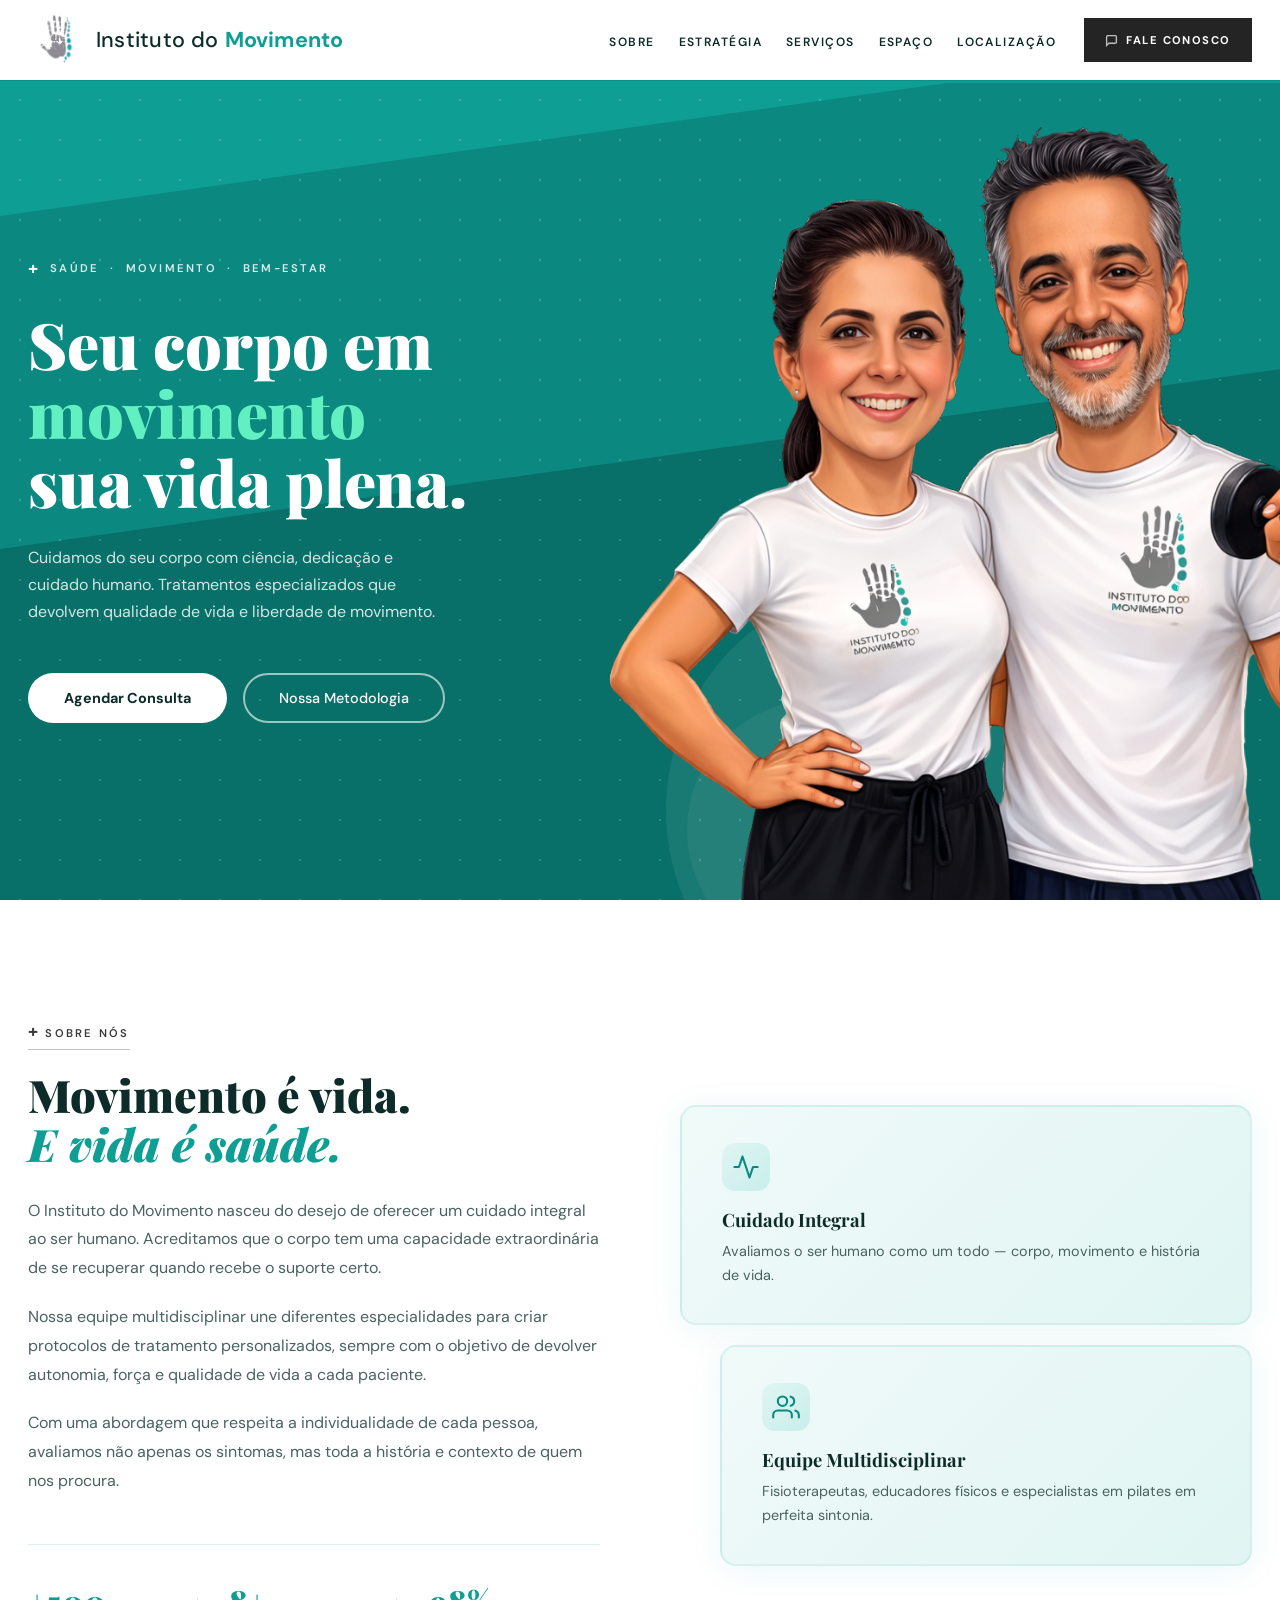
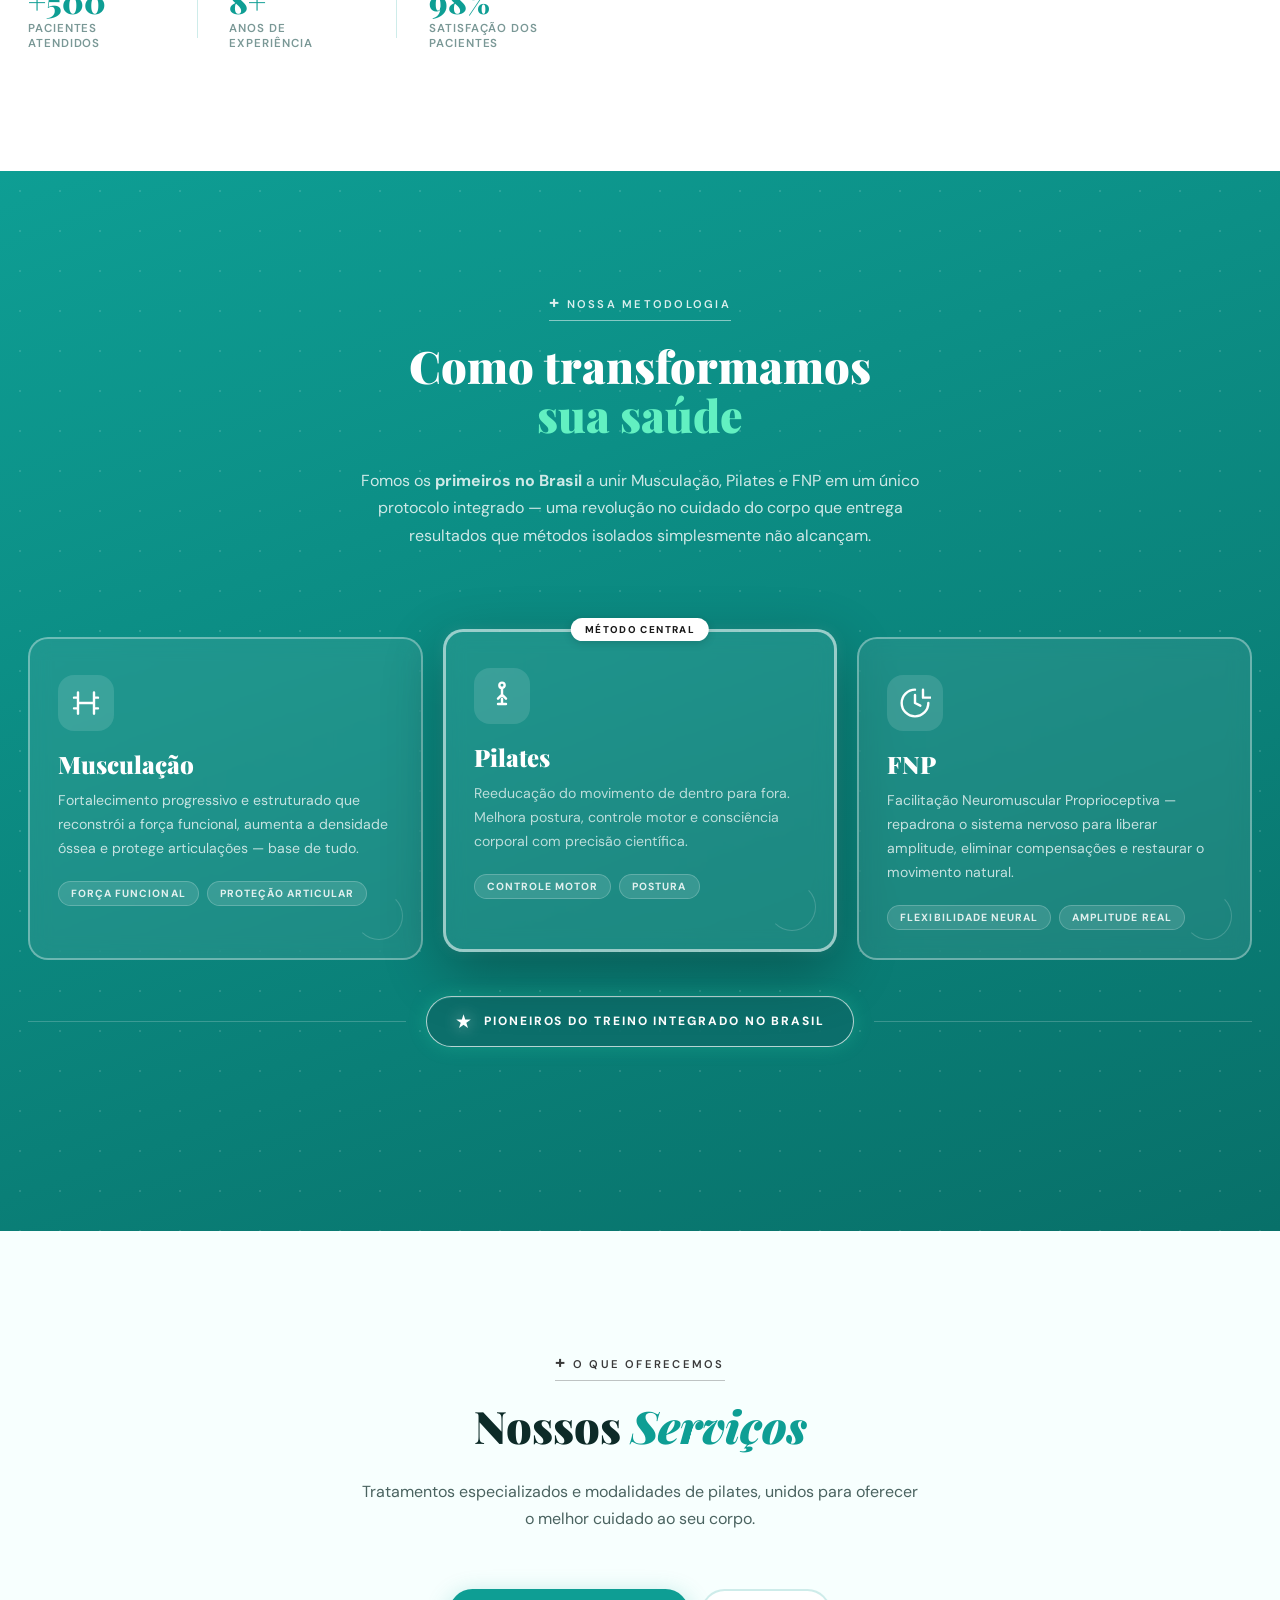
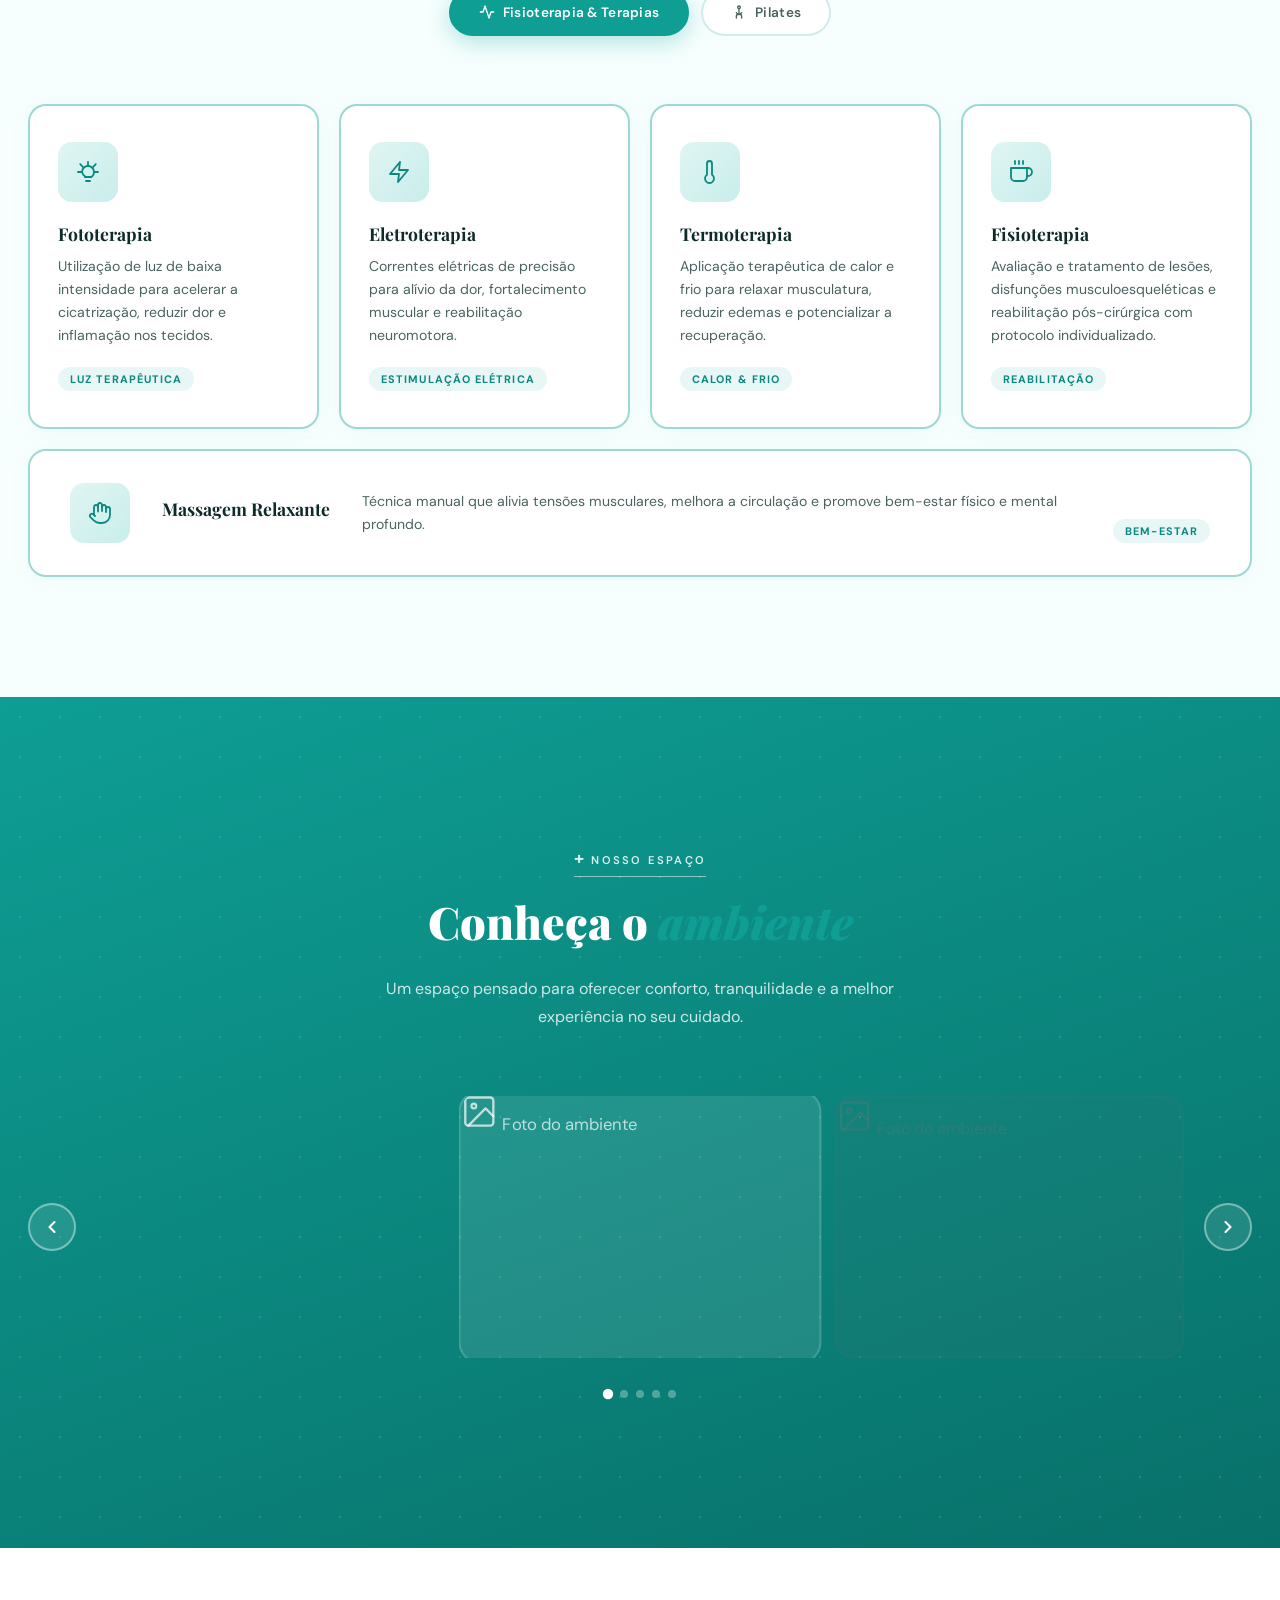
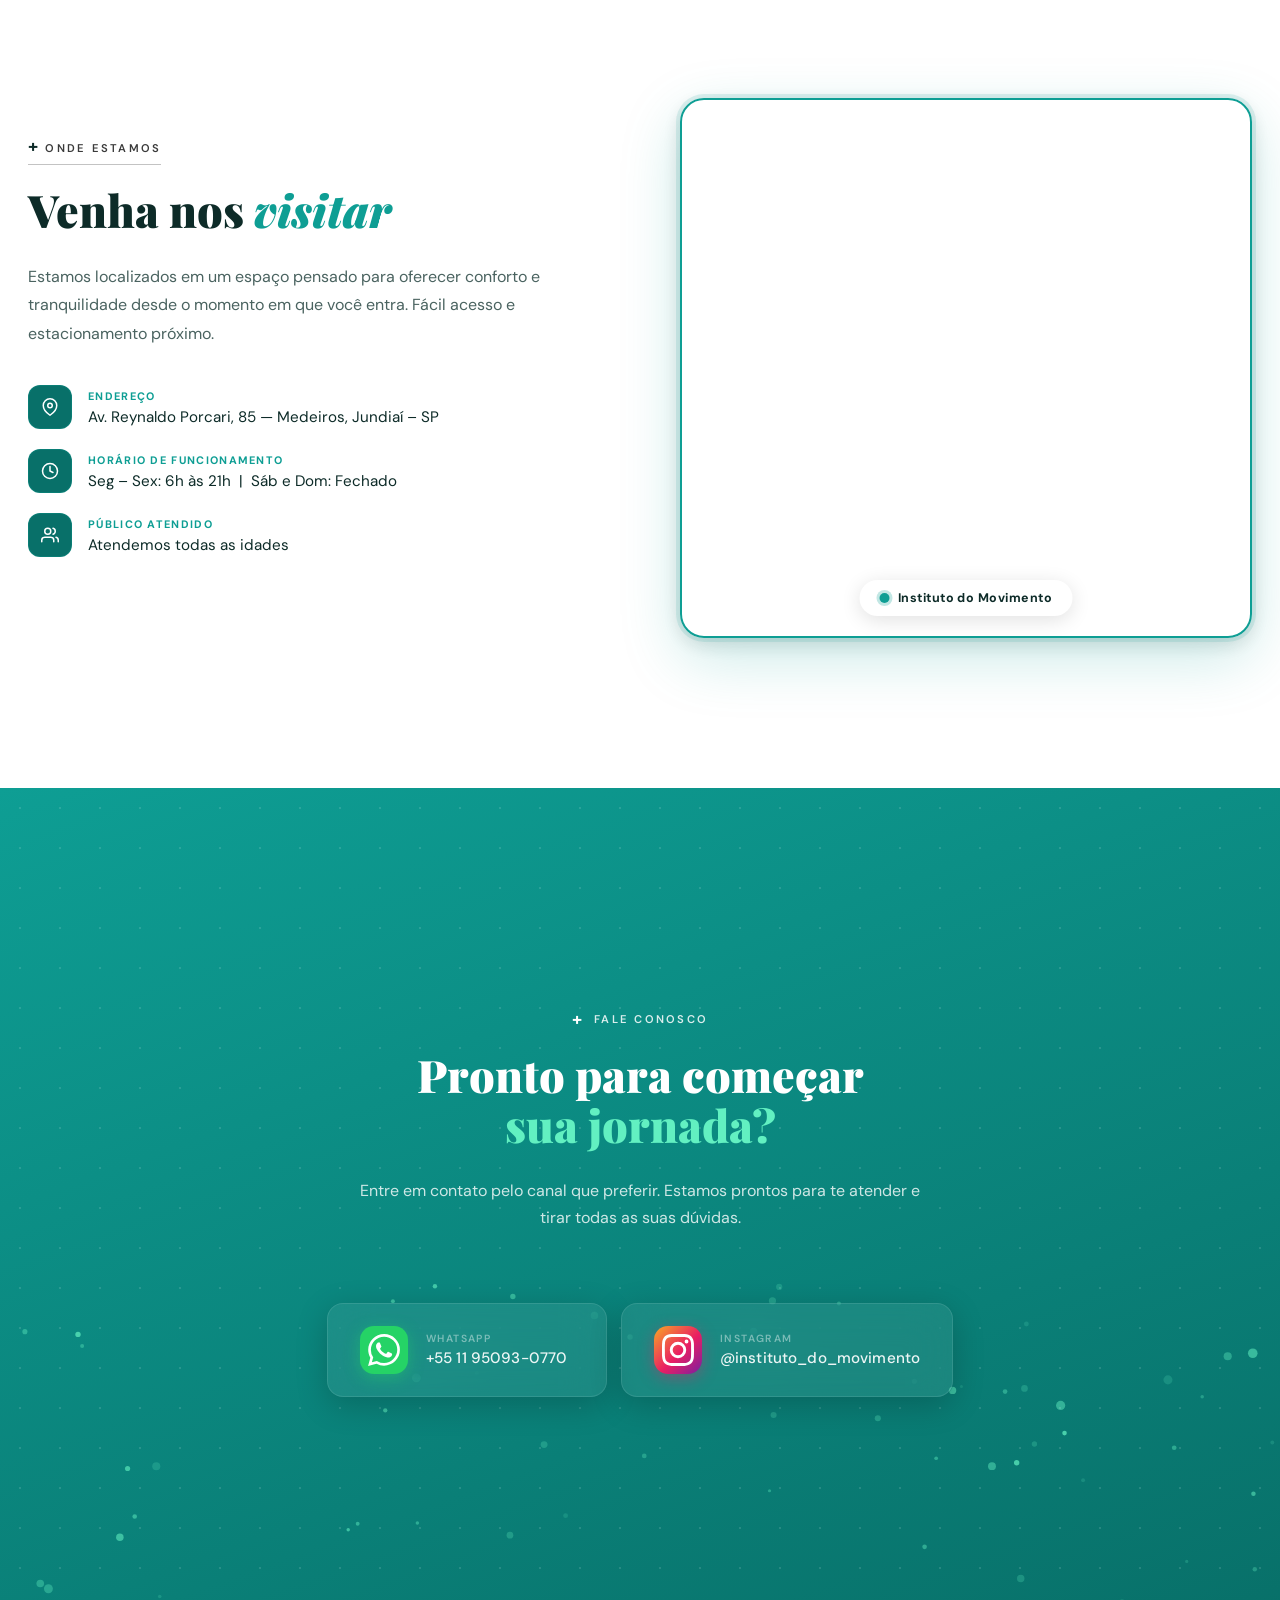
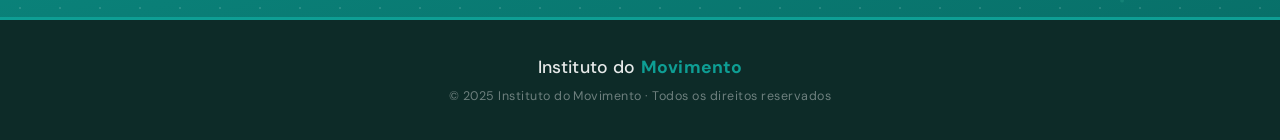
==== index.html @ f8b26d60 "Update 3" ====
<!DOCTYPE html>
<html lang="pt-BR">
<head>
  <meta charset="UTF-8" />
  <meta name="viewport" content="width=device-width, initial-scale=1.0"/>
  <title>Instituto do Movimento</title>
  <link rel="preconnect" href="https://fonts.googleapis.com"/>
  <link rel="preconnect" href="https://fonts.gstatic.com" crossorigin/>
  <link href="https://fonts.googleapis.com/css2?family=Playfair+Display:ital,wght@0,700;0,900;1,700&family=DM+Sans:wght@300;400;500;600&display=swap" rel="stylesheet"/>
  <link rel="stylesheet" href="style.css"/>
</head>
<body>

  <!-- NAVBAR -->
  <nav class="navbar" id="navbar">
    <div class="navbar-inner">
      <button class="logo logo-btn" onclick="window.scrollTo({top:0,behavior:'smooth'})" aria-label="Ir ao início">
        <img src="logo.png" alt="Logo Instituto do Movimento" class="navbar-logo-img"/>
        Instituto do <span>Movimento</span>
      </button>
      <div class="nav-right">
        <ul class="nav-links">
          <li><a href="#sobre">Sobre</a></li>
          <li><a href="#estrategia">Estratégia</a></li>
          <li><a href="#servicos">Serviços</a></li>
          <li><a href="#galeria">Espaço</a></li>
          <li><a href="#localizacao">Localização</a></li>
        </ul>
        <div class="nav-cta-wrap">
          <button class="nav-cta" onclick="document.getElementById('contato').scrollIntoView({behavior:'smooth'}); return false;">
            <span class="btn-icon">
              <svg width="13" height="13" viewBox="0 0 24 24" fill="none" stroke="currentColor" stroke-width="2.5">
                <path d="M21 15a2 2 0 0 1-2 2H7l-4 4V5a2 2 0 0 1 2-2h14a2 2 0 0 1 2 2z"/>
              </svg>
            </span>
            <span class="btn-label">Fale Conosco</span>
          </button>
        </div>
      </div>
    </div>
  </nav>
  <div class="nav-accent"></div>

  <!-- HERO -->
  <section class="hero">
    <div class="hero-bg">
      <div class="band band-1"></div>
      <div class="band band-2"></div>
      <div class="band band-3"></div>
    </div>
    <div class="hero-dots"></div>
    <div class="circle-lg"></div>
    <div class="circle-md"></div>
    <div class="circle-sm"></div>

    <div class="hero-inner">
      <div class="hero-content">
        <p class="eyebrow">
          <span class="eyebrow-plus">+</span>
          Saúde &nbsp;·&nbsp; Movimento &nbsp;·&nbsp; Bem-Estar
        </p>
        <h1 class="hero-title">
          <span class="title-dark">Seu corpo em</span><br/>
          <span class="dark-gray">movimento</span><br/>
          <span class="title-dark">sua vida plena.</span>
        </h1>
        <p class="hero-sub">
          Cuidamos do seu corpo com ciência, dedicação e cuidado humano.
          Tratamentos especializados que devolvem qualidade de vida e liberdade de movimento.
        </p>
        <div class="hero-btns">
          <a href="https://wa.me/5511950930770?text=Olá!%20Gostaria%20de%20agendar%20uma%20consulta%20no%20Instituto%20do%20Movimento." target="_blank" rel="noopener" class="btn-primary">Agendar Consulta</a>
          <a href="#estrategia" class="btn-outline">Nossa Metodologia</a>
        </div>
      </div>

      <div class="hero-image-wrap">
        <img src="hero-image.png" alt="Equipe Instituto do Movimento" class="hero-image"/>
      </div>
    </div>
  </section>

  <!-- SOBRE -->
  <section class="sobre" id="sobre">
    <div class="sobre-inner">

      <div class="sobre-text">
        <span class="sobre-eyebrow-texto"><span class="eyebrow-plus">+</span> Sobre nós</span>
        <h2 class="section-title">
          Movimento é vida.<br/>
          <span class="title-italic">E vida é saúde.</span>
        </h2>
        <p class="sobre-body">
          O Instituto do Movimento nasceu do desejo de oferecer um cuidado integral ao ser humano.
          Acreditamos que o corpo tem uma capacidade extraordinária de se recuperar quando recebe o suporte certo.
        </p>
        <p class="sobre-body">
          Nossa equipe multidisciplinar une diferentes especialidades para criar protocolos de tratamento
          personalizados, sempre com o objetivo de devolver autonomia, força e qualidade de vida a cada paciente.
        </p>
        <p class="sobre-body">
          Com uma abordagem que respeita a individualidade de cada pessoa, avaliamos não apenas os sintomas,
          mas toda a história e contexto de quem nos procura.
        </p>

        <div class="sobre-stats">
          <div class="stat-item">
            <span class="stat-number">+500</span>
            <span class="stat-label">Pacientes atendidos</span>
          </div>
          <div class="stat-divider"></div>
          <div class="stat-item">
            <span class="stat-number">8+</span>
            <span class="stat-label">Anos de experiência</span>
          </div>
          <div class="stat-divider"></div>
          <div class="stat-item">
            <span class="stat-number">98%</span>
            <span class="stat-label">Satisfação dos pacientes</span>
          </div>
        </div>
      </div>

      <div class="sobre-visual">
        <div class="sobre-card sobre-card-main">
          <div class="sobre-card-icon">
            <svg width="28" height="28" viewBox="0 0 24 24" fill="none" stroke="currentColor" stroke-width="1.8" stroke-linecap="round" stroke-linejoin="round">
              <path d="M22 12h-4l-3 9L9 3l-3 9H2"/>
            </svg>
          </div>
          <h3>Cuidado Integral</h3>
          <p>Avaliamos o ser humano como um todo — corpo, movimento e história de vida.</p>
        </div>
        <div class="sobre-card sobre-card-secondary">
          <div class="sobre-card-icon">
            <svg width="28" height="28" viewBox="0 0 24 24" fill="none" stroke="currentColor" stroke-width="1.8" stroke-linecap="round" stroke-linejoin="round">
              <path d="M17 21v-2a4 4 0 0 0-4-4H5a4 4 0 0 0-4 4v2"/>
              <circle cx="9" cy="7" r="4"/>
              <path d="M23 21v-2a4 4 0 0 0-3-3.87"/>
              <path d="M16 3.13a4 4 0 0 1 0 7.75"/>
            </svg>
          </div>
          <h3>Equipe Multidisciplinar</h3>
          <p>Fisioterapeutas, educadores físicos e especialistas em pilates em perfeita sintonia.</p>
        </div>
        <div class="sobre-accent-circle"></div>
      </div>

    </div>
  </section>

  <!-- ESTRATÉGIA -->
  <section class="estrategia" id="estrategia">
    <div class="estrategia-inner">

      <div class="estrategia-header">
        <span class="metodologia-eyebrow"><span class="eyebrow-plus">+</span> Nossa Metodologia</span>
        <h2 class="section-title section-title-white">
          Como transformamos<br/>
          <span class="title-italic dark-gray">sua saúde</span>
        </h2>
        <p class="estrategia-sub">
          Fomos os <strong>primeiros no Brasil</strong> a unir Musculação, Pilates e FNP em um único protocolo integrado — uma revolução no cuidado do corpo que entrega resultados que métodos isolados simplesmente não alcançam.
        </p>
      </div>

      <!-- MÉTODOS -->
      <div class="metodos-grid">

        <div class="metodo-card metodo-musculacao">
          <div class="metodo-icon-wrap">
            <svg width="32" height="32" viewBox="0 0 24 24" fill="none" stroke="currentColor" stroke-width="1.8" stroke-linecap="round" stroke-linejoin="round">
              <path d="M6 4v16M18 4v16M6 12h12M3 8h3M18 8h3M3 16h3M18 16h3"/>
            </svg>
          </div>
          <h3 class="metodo-title">Musculação</h3>
          <p class="metodo-desc">Fortalecimento progressivo e estruturado que reconstrói a força funcional, aumenta a densidade óssea e protege articulações — base de tudo.</p>
          <div class="metodo-tags">
            <span class="metodo-tag">Força funcional</span>
            <span class="metodo-tag">Proteção articular</span>
          </div>
        </div>

        <div class="metodo-card metodo-pilates metodo-destaque">
          <div class="metodo-destaque-label">Método central</div>
          <div class="metodo-icon-wrap">
            <svg width="32" height="32" viewBox="0 0 24 24" fill="none" stroke="currentColor" stroke-width="1.8" stroke-linecap="round" stroke-linejoin="round">
              <circle cx="12" cy="4" r="2"/>
              <path d="M12 6v5l-3 3M12 11l3 3M9 18h6M12 14v4"/>
            </svg>
          </div>
          <h3 class="metodo-title">Pilates</h3>
          <p class="metodo-desc">Reeducação do movimento de dentro para fora. Melhora postura, controle motor e consciência corporal com precisão científica.</p>
          <div class="metodo-tags">
            <span class="metodo-tag metodo-tag-light">Controle motor</span>
            <span class="metodo-tag metodo-tag-light">Postura</span>
          </div>
        </div>

        <div class="metodo-card metodo-fnp">
          <div class="metodo-icon-wrap">
            <svg width="32" height="32" viewBox="0 0 24 24" fill="none" stroke="currentColor" stroke-width="1.8" stroke-linecap="round" stroke-linejoin="round">
              <path d="M12 2a10 10 0 1 0 10 10"/>
              <path d="M12 6v6l4 2"/>
              <path d="M18 2v6h6"/>
            </svg>
          </div>
          <h3 class="metodo-title">FNP</h3>
          <p class="metodo-desc">Facilitação Neuromuscular Proprioceptiva — repadrona o sistema nervoso para liberar amplitude, eliminar compensações e restaurar o movimento natural.</p>
          <div class="metodo-tags">
            <span class="metodo-tag">Flexibilidade neural</span>
            <span class="metodo-tag">Amplitude real</span>
          </div>
        </div>

      </div>

      <!-- BARRA DE INTEGRAÇÃO -->
      <div class="integracao-bar">
        <div class="integracao-line"></div>
        <div class="integracao-center">
          <span class="integracao-icon">★</span>
          <span class="integracao-text">Pioneiros do Treino Integrado no Brasil</span>
        </div>
        <div class="integracao-line"></div>
      </div>


    </div>
  </section>

  <!-- SERVIÇOS -->
  <section class="servicos" id="servicos">
    <div class="servicos-inner">

      <div class="servicos-header">
        <span class="servicos-eyebrow"><span class="eyebrow-plus">+</span> O que oferecemos</span>
        <h2 class="section-title">
          Nossos <span class="title-italic">Serviços</span>
        </h2>
        <p class="servicos-sub">
          Tratamentos especializados e modalidades de pilates, unidos para oferecer o melhor cuidado ao seu corpo.
        </p>
      </div>

      <!-- TAB SWITCHER -->
      <div class="servicos-tabs">
        <button class="tab-btn active" data-tab="fisioterapia">
          <span class="tab-icon"><svg width="16" height="16" viewBox="0 0 24 24" fill="none" stroke="currentColor" stroke-width="2" stroke-linecap="round" stroke-linejoin="round"><path d="M22 12h-4l-3 9L9 3l-3 9H2"/></svg></span> Fisioterapia & Terapias
        </button>
        <button class="tab-btn" data-tab="pilates">
          <span class="tab-icon"><svg width="16" height="16" viewBox="0 0 24 24" fill="none" stroke="currentColor" stroke-width="2" stroke-linecap="round" stroke-linejoin="round"><circle cx="12" cy="5" r="2"/><path d="M12 7v6"/><path d="M8 13l4 3 4-3"/><path d="M8 21v-2a4 4 0 0 1 8 0v2"/></svg></span> Pilates
        </button>
      </div>

      <!-- FISIOTERAPIA PANEL -->
      <div class="servicos-panel active" id="panel-fisioterapia">
        <div class="servicos-grid">

          <div class="servico-card">
            <div class="servico-icon-wrap">
              <span class="servico-icon"><svg width="24" height="24" viewBox="0 0 24 24" fill="none" stroke="currentColor" stroke-width="1.8" stroke-linecap="round" stroke-linejoin="round"><line x1="12" y1="2" x2="12" y2="6"/><line x1="4.22" y1="4.22" x2="7.05" y2="7.05"/><line x1="2" y1="12" x2="6" y2="12"/><line x1="19.78" y1="4.22" x2="16.95" y2="7.05"/><line x1="22" y1="12" x2="18" y2="12"/><path d="M9 17h6"/><path d="M10 21h4"/><path d="M12 6a6 6 0 0 1 6 6c0 2.22-1.2 4.16-3 5.2V17H9v-.8A6 6 0 0 1 6 12a6 6 0 0 1 6-6z"/></svg></span>
            </div>
            <h3 class="servico-name">Fototerapia</h3>
            <p class="servico-desc">Utilização de luz de baixa intensidade para acelerar a cicatrização, reduzir dor e inflamação nos tecidos.</p>
            <span class="servico-tag">Luz terapêutica</span>
          </div>

          <div class="servico-card">
            <div class="servico-icon-wrap">
              <span class="servico-icon"><svg width="24" height="24" viewBox="0 0 24 24" fill="none" stroke="currentColor" stroke-width="1.8" stroke-linecap="round" stroke-linejoin="round"><polyline points="13 2 3 14 12 14 11 22 21 10 12 10 13 2"/></svg></span>
            </div>
            <h3 class="servico-name">Eletroterapia</h3>
            <p class="servico-desc">Correntes elétricas de precisão para alívio da dor, fortalecimento muscular e reabilitação neuromotora.</p>
            <span class="servico-tag">Estimulação elétrica</span>
          </div>

          <div class="servico-card">
            <div class="servico-icon-wrap">
              <span class="servico-icon"><svg width="24" height="24" viewBox="0 0 24 24" fill="none" stroke="currentColor" stroke-width="1.8" stroke-linecap="round" stroke-linejoin="round"><path d="M14 14.76V3.5a2.5 2.5 0 0 0-5 0v11.26a4.5 4.5 0 1 0 5 0z"/></svg></span>
            </div>
            <h3 class="servico-name">Termoterapia</h3>
            <p class="servico-desc">Aplicação terapêutica de calor e frio para relaxar musculatura, reduzir edemas e potencializar a recuperação.</p>
            <span class="servico-tag">Calor & frio</span>
          </div>

          <div class="servico-card">
            <div class="servico-icon-wrap">
              <span class="servico-icon"><svg width="24" height="24" viewBox="0 0 24 24" fill="none" stroke="currentColor" stroke-width="1.8" stroke-linecap="round" stroke-linejoin="round"><path d="M18 8h1a4 4 0 0 1 0 8h-1"/><path d="M2 8h16v9a4 4 0 0 1-4 4H6a4 4 0 0 1-4-4V8z"/><line x1="6" y1="1" x2="6" y2="4"/><line x1="10" y1="1" x2="10" y2="4"/><line x1="14" y1="1" x2="14" y2="4"/></svg></span>
            </div>
            <h3 class="servico-name">Fisioterapia</h3>
            <p class="servico-desc">Avaliação e tratamento de lesões, disfunções musculoesqueléticas e reabilitação pós-cirúrgica com protocolo individualizado.</p>
            <span class="servico-tag">Reabilitação</span>
          </div>

          <div class="servico-card servico-card-wide">
            <div class="servico-icon-wrap">
              <span class="servico-icon"><svg width="24" height="24" viewBox="0 0 24 24" fill="none" stroke="currentColor" stroke-width="1.8" stroke-linecap="round" stroke-linejoin="round"><path d="M18 11V6a2 2 0 0 0-2-2v0a2 2 0 0 0-2 2v0"/><path d="M14 10V4a2 2 0 0 0-2-2v0a2 2 0 0 0-2 2v2"/><path d="M10 10.5V6a2 2 0 0 0-2-2v0a2 2 0 0 0-2 2v8"/><path d="M18 8a2 2 0 1 1 4 0v6a8 8 0 0 1-8 8h-2c-2.8 0-4.5-.86-5.99-2.34l-3.6-3.6a2 2 0 0 1 2.83-2.82L7 15"/></svg></span>
            </div>
            <h3 class="servico-name">Massagem Relaxante</h3>
            <p class="servico-desc">Técnica manual que alivia tensões musculares, melhora a circulação e promove bem-estar físico e mental profundo.</p>
            <span class="servico-tag">Bem-estar</span>
          </div>

        </div>
      </div>

      <!-- PILATES PANEL -->
      <div class="servicos-panel" id="panel-pilates">
        <div class="servicos-grid">

          <div class="servico-card">
            <div class="servico-icon-wrap">
              <span class="servico-icon"><svg width="24" height="24" viewBox="0 0 24 24" fill="none" stroke="currentColor" stroke-width="1.8" stroke-linecap="round" stroke-linejoin="round"><line x1="6" y1="5" x2="6" y2="19"/><line x1="18" y1="5" x2="18" y2="19"/><line x1="2" y1="9" x2="6" y2="9"/><line x1="2" y1="15" x2="6" y2="15"/><line x1="18" y1="9" x2="22" y2="9"/><line x1="18" y1="15" x2="22" y2="15"/><line x1="6" y1="12" x2="18" y2="12"/></svg></span>
            </div>
            <h3 class="servico-name">Pilates com Aparelhos</h3>
            <p class="servico-desc">Treino com Reformer, Cadillac e acessórios especializados para maior resistência, controle e progressão de cargas.</p>
            <span class="servico-tag">Alta performance</span>
          </div>

          <div class="servico-card">
            <div class="servico-icon-wrap">
              <span class="servico-icon"><svg width="24" height="24" viewBox="0 0 24 24" fill="none" stroke="currentColor" stroke-width="1.8" stroke-linecap="round" stroke-linejoin="round"><circle cx="12" cy="4" r="2"/><path d="M15.09 8.26A5 5 0 0 1 17 12v4H7v-4a5 5 0 0 1 1.91-3.74"/><path d="M7 16v4h10v-4"/><path d="M12 12v4"/></svg></span>
            </div>
            <h3 class="servico-name">Pilates Solo</h3>
            <p class="servico-desc">Exercícios no solo com foco em consciência corporal, respiração e fortalecimento do core de forma acessível e eficaz.</p>
            <span class="servico-tag">Fundamentos</span>
          </div>

          <div class="servico-card">
            <div class="servico-icon-wrap">
              <span class="servico-icon"><svg width="24" height="24" viewBox="0 0 24 24" fill="none" stroke="currentColor" stroke-width="1.8" stroke-linecap="round" stroke-linejoin="round"><path d="M12 2v6"/><path d="M5 8h14"/><path d="M8 8v8a4 4 0 0 0 8 0V8"/><circle cx="12" cy="20" r="2"/></svg></span>
            </div>
            <h3 class="servico-name">Aero Pilates</h3>
            <p class="servico-desc">Modalidade suspensa que combina alongamento, descompressão da coluna e fortalecimento com amplitude total de movimento.</p>
            <span class="servico-tag">Suspensão</span>
          </div>

          <div class="servico-card servico-card-destaque">
            <div class="destaque-badge">
              <svg width="11" height="11" viewBox="0 0 24 24" fill="currentColor"><polygon points="12 2 15.09 8.26 22 9.27 17 14.14 18.18 21.02 12 17.77 5.82 21.02 7 14.14 2 9.27 8.91 8.26 12 2"/></svg>
              Destaque
            </div>
            <div class="servico-icon-wrap servico-icon-wrap-destaque">
              <span class="servico-icon"><svg width="24" height="24" viewBox="0 0 24 24" fill="none" stroke="currentColor" stroke-width="1.8" stroke-linecap="round" stroke-linejoin="round"><circle cx="12" cy="6" r="2"/><path d="M12 8c0 0-4 2-4 6h8c0-4-4-6-4-6z"/><path d="M10 14c0 3 1 5 2 5s2-2 2-5"/><path d="M8 14c-1 0-2 1-2 3"/><path d="M16 14c1 0 2 1 2 3"/></svg></span>
            </div>
            <h3 class="servico-name">Pilates para Gestantes</h3>
            <p class="servico-desc">Protocolo seguro e especializado para cada trimestre da gestação. Alivia desconfortos, prepara o corpo para o parto e promove bem-estar à futura mamãe.</p>
            <span class="servico-tag servico-tag-destaque">Gestação segura</span>
          </div>

        </div>

      </div>

    </div>
  </section>

  <!-- GALERIA -->
  <section class="galeria" id="galeria">
    <div class="galeria-inner">

      <div class="galeria-header">
        <span class="galeria-eyebrow"><span class="eyebrow-plus">+</span> Nosso Espaço</span>
        <h2 class="section-title section-title-white">
          Conheça o <span class="title-italic-teal">ambiente</span>
        </h2>
        <p class="galeria-sub">
          Um espaço pensado para oferecer conforto, tranquilidade e a melhor experiência no seu cuidado.
        </p>
      </div>

      <div class="galeria-carousel">
        <button class="carousel-btn carousel-btn-prev" aria-label="Anterior">
          <svg width="20" height="20" viewBox="0 0 24 24" fill="none" stroke="currentColor" stroke-width="2.5" stroke-linecap="round" stroke-linejoin="round">
            <polyline points="15 18 9 12 15 6"/>
          </svg>
        </button>

        <div class="carousel-track-wrap">
          <div class="carousel-track">
            <div class="carousel-slide">
              <div class="galeria-placeholder">
                <svg width="36" height="36" viewBox="0 0 24 24" fill="none" stroke="currentColor" stroke-width="1.5" stroke-linecap="round" stroke-linejoin="round">
                  <rect x="3" y="3" width="18" height="18" rx="2"/><circle cx="8.5" cy="8.5" r="1.5"/><polyline points="21 15 16 10 5 21"/>
                </svg>
                <span>Foto do ambiente</span>
              </div>
            </div>
            <div class="carousel-slide">
              <div class="galeria-placeholder">
                <svg width="36" height="36" viewBox="0 0 24 24" fill="none" stroke="currentColor" stroke-width="1.5" stroke-linecap="round" stroke-linejoin="round">
                  <rect x="3" y="3" width="18" height="18" rx="2"/><circle cx="8.5" cy="8.5" r="1.5"/><polyline points="21 15 16 10 5 21"/>
                </svg>
                <span>Foto do ambiente</span>
              </div>
            </div>
            <div class="carousel-slide">
              <div class="galeria-placeholder">
                <svg width="36" height="36" viewBox="0 0 24 24" fill="none" stroke="currentColor" stroke-width="1.5" stroke-linecap="round" stroke-linejoin="round">
                  <rect x="3" y="3" width="18" height="18" rx="2"/><circle cx="8.5" cy="8.5" r="1.5"/><polyline points="21 15 16 10 5 21"/>
                </svg>
                <span>Foto do ambiente</span>
              </div>
            </div>
            <div class="carousel-slide">
              <div class="galeria-placeholder">
                <svg width="36" height="36" viewBox="0 0 24 24" fill="none" stroke="currentColor" stroke-width="1.5" stroke-linecap="round" stroke-linejoin="round">
                  <rect x="3" y="3" width="18" height="18" rx="2"/><circle cx="8.5" cy="8.5" r="1.5"/><polyline points="21 15 16 10 5 21"/>
                </svg>
                <span>Foto do ambiente</span>
              </div>
            </div>
            <div class="carousel-slide">
              <div class="galeria-placeholder">
                <svg width="36" height="36" viewBox="0 0 24 24" fill="none" stroke="currentColor" stroke-width="1.5" stroke-linecap="round" stroke-linejoin="round">
                  <rect x="3" y="3" width="18" height="18" rx="2"/><circle cx="8.5" cy="8.5" r="1.5"/><polyline points="21 15 16 10 5 21"/>
                </svg>
                <span>Foto do ambiente</span>
              </div>
            </div>
          </div>
        </div>

        <button class="carousel-btn carousel-btn-next" aria-label="Próximo">
          <svg width="20" height="20" viewBox="0 0 24 24" fill="none" stroke="currentColor" stroke-width="2.5" stroke-linecap="round" stroke-linejoin="round">
            <polyline points="9 18 15 12 9 6"/>
          </svg>
        </button>
      </div>

      <div class="carousel-dots">
        <span class="carousel-dot active"></span>
        <span class="carousel-dot"></span>
        <span class="carousel-dot"></span>
        <span class="carousel-dot"></span>
        <span class="carousel-dot"></span>
      </div>

    </div>
  </section>

  <!-- LOCALIZAÇÃO -->
  <section class="localizacao" id="localizacao">
    <div class="localizacao-inner">

      <div class="localizacao-text">
        <span class="localizacao-eyebrow"><span class="eyebrow-plus">+</span> Onde estamos</span>
        <h2 class="section-title">
          Venha nos <span class="title-italic">visitar</span>
        </h2>
        <p class="localizacao-body">
          Estamos localizados em um espaço pensado para oferecer conforto e tranquilidade desde o momento em que você entra.
          Fácil acesso e estacionamento próximo.
        </p>

        <div class="localizacao-info">
          <div class="loc-item">
            <div class="loc-icon-wrap">
              <svg width="18" height="18" viewBox="0 0 24 24" fill="none" stroke="currentColor" stroke-width="2" stroke-linecap="round" stroke-linejoin="round">
                <path d="M21 10c0 7-9 13-9 13s-9-6-9-13a9 9 0 0 1 18 0z"/>
                <circle cx="12" cy="10" r="3"/>
              </svg>
            </div>
            <div class="loc-text">
              <span class="loc-label">Endereço</span>
              <span class="loc-value">Av. Reynaldo Porcari, 85 — Medeiros, Jundiaí – SP</span>
            </div>
          </div>

          <div class="loc-item">
            <div class="loc-icon-wrap">
              <svg width="18" height="18" viewBox="0 0 24 24" fill="none" stroke="currentColor" stroke-width="2" stroke-linecap="round" stroke-linejoin="round">
                <circle cx="12" cy="12" r="10"/>
                <polyline points="12 6 12 12 16 14"/>
              </svg>
            </div>
            <div class="loc-text">
              <span class="loc-label">Horário de funcionamento</span>
              <span class="loc-value">Seg – Sex: 6h às 21h &nbsp;|&nbsp; Sáb e Dom: Fechado</span>
            </div>
          </div>

          <div class="loc-item">
            <div class="loc-icon-wrap">
              <svg width="18" height="18" viewBox="0 0 24 24" fill="none" stroke="currentColor" stroke-width="2" stroke-linecap="round" stroke-linejoin="round">
                <path d="M17 21v-2a4 4 0 0 0-4-4H5a4 4 0 0 0-4 4v2"/>
                <circle cx="9" cy="7" r="4"/>
                <path d="M23 21v-2a4 4 0 0 0-3-3.87"/>
                <path d="M16 3.13a4 4 0 0 1 0 7.75"/>
              </svg>
            </div>
            <div class="loc-text">
              <span class="loc-label">Público atendido</span>
              <span class="loc-value">Atendemos todas as idades</span>
            </div>
          </div>

        </div>

      </div>

      <div class="localizacao-map">
        <div class="map-frame">
          <iframe
            src="https://www.google.com/maps/embed?pb=!1m18!1m12!1m3!1d3660.!2d-46.8914!3d-23.1855!2m3!1f0!2f0!3f0!3m2!1i1024!2i768!4f13.1!3m3!1m2!1s0x94cf5b44af2b0b3f%3A0x1!2sAv.+Reynaldo+Porcari%2C+85+-+Medeiros%2C+Jundia%C3%AD+-+SP%2C+13212-260!5e0!3m2!1spt-BR!2sbr!4v1700000000001&q=Av.+Reynaldo+Porcari,+85,+Medeiros,+Jundiaí,+SP,+Brasil"
            width="100%"
            height="100%"
            style="border:0;"
            allowfullscreen=""
            loading="lazy"
            referrerpolicy="no-referrer-when-downgrade"
            title="Localização Instituto do Movimento"
          ></iframe>
          <div class="map-overlay-badge">
            <span class="map-badge-dot"></span>
            Instituto do Movimento
          </div>
        </div>
      </div>

    </div>
  </section>

  <!-- FALE CONOSCO -->
  <section class="contato" id="contato">
    <canvas class="contato-particles" id="contatoParticles"></canvas>
    <div class="contato-bg-dots"></div>
    <div class="contato-inner">

      <div class="contato-header">
        <p class="section-eyebrow eyebrow-light">
          <span class="eyebrow-text-row"><span class="eyebrow-plus">+</span> Fale Conosco</span>
        </p>
        <h2 class="section-title section-title-white">
          Pronto para começar<br/>
          <span class="title-italic dark-gray">sua jornada?</span>
        </h2>
        <p class="contato-sub">
          Entre em contato pelo canal que preferir. Estamos prontos para te atender e tirar todas as suas dúvidas.
        </p>
      </div>

      <div class="contato-cards">

        <a
          href="https://wa.me/5511950930770?text=Olá!%20Gostaria%20de%20saber%20mais%20sobre%20os%20serviços%20do%20Instituto%20do%20Movimento."
          target="_blank" rel="noopener"
          class="contato-card contato-card-whatsapp"
        >
          <div class="contato-card-glow"></div>
          <div class="contato-card-ring"></div>
          <div class="contato-card-inner">
            <div class="contato-card-icon">
              <svg width="32" height="32" viewBox="0 0 24 24" fill="currentColor">
                <path d="M17.472 14.382c-.297-.149-1.758-.867-2.03-.967-.273-.099-.471-.148-.67.15-.197.297-.767.966-.94 1.164-.173.199-.347.223-.644.075-.297-.15-1.255-.463-2.39-1.475-.883-.788-1.48-1.761-1.653-2.059-.173-.297-.018-.458.13-.606.134-.133.298-.347.446-.52.149-.174.198-.298.298-.497.099-.198.05-.371-.025-.52-.075-.149-.669-1.612-.916-2.207-.242-.579-.487-.5-.669-.51-.173-.008-.371-.01-.57-.01-.198 0-.52.074-.792.372-.272.297-1.04 1.016-1.04 2.479 0 1.462 1.065 2.875 1.213 3.074.149.198 2.096 3.2 5.077 4.487.709.306 1.262.489 1.694.625.712.227 1.36.195 1.871.118.571-.085 1.758-.719 2.006-1.413.248-.694.248-1.289.173-1.413-.074-.124-.272-.198-.57-.347m-5.421 7.403h-.004a9.87 9.87 0 0 1-5.031-1.378l-.361-.214-3.741.982.998-3.648-.235-.374a9.86 9.86 0 0 1-1.51-5.26c.001-5.45 4.436-9.884 9.888-9.884 2.64 0 5.122 1.03 6.988 2.898a9.825 9.825 0 0 1 2.893 6.994c-.003 5.45-4.437 9.884-9.885 9.884m8.413-18.297A11.815 11.815 0 0 0 12.05 0C5.495 0 .16 5.335.157 11.892c0 2.096.547 4.142 1.588 5.945L.057 24l6.305-1.654a11.882 11.882 0 0 0 5.683 1.448h.005c6.554 0 11.89-5.335 11.893-11.893a11.821 11.821 0 0 0-3.48-8.413z"/>
              </svg>
            </div>
            <div class="contato-card-text">
              <span class="contato-card-label">WhatsApp</span>
              <span class="contato-card-handle">+55 11 95093-0770</span>
            </div>
          </div>
        </a>

        <a
          href="https://www.instagram.com/instituto_do_movimento"
          target="_blank" rel="noopener"
          class="contato-card contato-card-instagram"
        >
          <div class="contato-card-glow"></div>
          <div class="contato-card-ring"></div>
          <div class="contato-card-inner">
            <div class="contato-card-icon">
              <svg width="32" height="32" viewBox="0 0 24 24" fill="currentColor">
                <path d="M12 2.163c3.204 0 3.584.012 4.85.07 3.252.148 4.771 1.691 4.919 4.919.058 1.265.069 1.645.069 4.849 0 3.205-.012 3.584-.069 4.849-.149 3.225-1.664 4.771-4.919 4.919-1.266.058-1.644.07-4.85.07-3.204 0-3.584-.012-4.849-.07-3.26-.149-4.771-1.699-4.919-4.92-.058-1.265-.07-1.644-.07-4.849 0-3.204.013-3.583.07-4.849.149-3.227 1.664-4.771 4.919-4.919 1.266-.057 1.645-.069 4.849-.069zM12 0C8.741 0 8.333.014 7.053.072 2.695.272.273 2.69.073 7.052.014 8.333 0 8.741 0 12c0 3.259.014 3.668.072 4.948.2 4.358 2.618 6.78 6.98 6.98C8.333 23.986 8.741 24 12 24c3.259 0 3.668-.014 4.948-.072 4.354-.2 6.782-2.618 6.979-6.98.059-1.28.073-1.689.073-4.948 0-3.259-.014-3.667-.072-4.947-.196-4.354-2.617-6.78-6.979-6.98C15.668.014 15.259 0 12 0zm0 5.838a6.162 6.162 0 1 0 0 12.324 6.162 6.162 0 0 0 0-12.324zM12 16a4 4 0 1 1 0-8 4 4 0 0 1 0 8zm6.406-11.845a1.44 1.44 0 1 0 0 2.881 1.44 1.44 0 0 0 0-2.881z"/>
              </svg>
            </div>
            <div class="contato-card-text">
              <span class="contato-card-label">Instagram</span>
              <span class="contato-card-handle">@instituto_do_movimento</span>
            </div>
          </div>
        </a>

      </div>

    </div>
  </section>

  <!-- FOOTER -->
  <div class="footer-accent"></div>
  <footer class="footer">
    <div class="footer-inner">
      <div class="logo footer-logo">Instituto do <span>Movimento</span></div>
      <p class="footer-copy">© 2025 Instituto do Movimento · Todos os direitos reservados</p>
    </div>
  </footer>

  <script src="script.js"></script>



  <script>
    (function () {
      const canvas = document.getElementById('contatoParticles');
      if (!canvas) return;
      const ctx = canvas.getContext('2d');
      const section = document.getElementById('contato');
      let W, H, particles = [];
      const COUNT = 60;

      function resize() {
        W = section.offsetWidth;
        H = section.offsetHeight;
        canvas.width  = W;
        canvas.height = H;
      }

      function rnd(a, b) { return Math.random() * (b - a) + a; }

      function spawn(randomY) {
        const isMedium = Math.random() < 0.35;
        const size = isMedium ? rnd(3, 5) : rnd(1.5, 2.8);
        const startY = randomY ? rnd(H * 0.6, H) : H + size;
        return {
          x:        rnd(0, W),
          y:        startY,
          size:     size,
          angle:    rnd(-0.3, 0.3),
          speed:    rnd(0.04, 0.12),
          angleVel: rnd(-0.003, 0.003),
          alpha:    rnd(0.25, isMedium ? 0.65 : 0.8),
          pulse:      rnd(0, Math.PI * 2),
          pulseSpeed: rnd(0.004, 0.01),
        };
      }

      function init() {
        resize();
        particles = Array.from({ length: COUNT }, () => spawn(true));
      }

      function loop() {
        ctx.clearRect(0, 0, W, H);

        const visibleZone = H * 0.5;
        const boundary    = H - visibleZone;

        particles.forEach(p => {
          // slowly curve the drift angle
          p.angle += p.angleVel;
          p.pulse += p.pulseSpeed;

          p.x += Math.sin(p.angle) * p.speed * 0.6;
          p.y -= p.speed;

          // respawn if out of visible zone or off-screen
          if (p.y < boundary || p.y + p.size < 0) {
            Object.assign(p, spawn(false));
            return;
          }

          // fade in from bottom, hold, no fade out (they just vanish at boundary)
          const distFromBottom = H - p.y;
          const fadeIn = Math.min(distFromBottom / 40, 1);

          // subtle pulse
          const pulse = 0.75 + 0.25 * Math.sin(p.pulse);

          ctx.save();
          ctx.globalAlpha = p.alpha * fadeIn * pulse;
          ctx.fillStyle   = '#62f0c1';
          ctx.beginPath();
          ctx.arc(p.x, p.y, p.size, 0, Math.PI * 2);
          ctx.fill();
          ctx.restore();
        });

        requestAnimationFrame(loop);
      }

      window.addEventListener('resize', init);
      init();
      loop();
    })();
  </script>  <script>
    (function () {
      const track    = document.querySelector('.carousel-track');
      const slides   = Array.from(document.querySelectorAll('.carousel-slide'));
      const dots     = Array.from(document.querySelectorAll('.carousel-dot'));
      const btnPrev  = document.querySelector('.carousel-btn-prev');
      const btnNext  = document.querySelector('.carousel-btn-next');
      if (!track || slides.length === 0) return;

      let current = 0;
      const total = slides.length;

      function getSlideWidth() {
        return slides[0].offsetWidth + 20; // width + gap
      }

      function update(index) {
        current = (index + total) % total;

        // Center the active slide so it appears in the middle of the 3 visible
        const wrap       = document.querySelector('.carousel-track-wrap');
        const wrapWidth  = wrap.offsetWidth;
        const slideW     = getSlideWidth();
        // offset so active slide is centered
        const offset     = current * slideW - wrapWidth / 2 + slides[current].offsetWidth / 2;
        track.style.transform = `translateX(${-offset}px)`;

        slides.forEach((s, i) => s.classList.toggle('active', i === current));
        dots.forEach((d, i)   => d.classList.toggle('active', i === current));
      }

      btnNext.addEventListener('click', () => update(current + 1));
      btnPrev.addEventListener('click', () => update(current - 1));
      dots.forEach((d, i) => d.addEventListener('click', () => update(i)));
      slides.forEach((s, i) => s.addEventListener('click', () => update(i)));

      // init
      update(0);
      window.addEventListener('resize', () => update(current));
    })();
  </script>

</body>
</html>
---- style.css ----
/* ===========================
   INSTITUTO DO MOVIMENTO
   style.css
   =========================== */

*, *::before, *::after {
  margin: 0;
  padding: 0;
  box-sizing: border-box;
}

:root {
  --c1: #0e9e94;
  --c2: #0b8880;
  --c3: #087069;
  --white: #ffffff;
  --dark: #0d2b28;
  --max-w: 1320px;
  --pad-x: 28px;


}

body {
  font-family: 'DM Sans', sans-serif;
  background: var(--white);
  overflow-x: hidden;
}

/* ── NAVBAR ── */
.navbar {
  position: fixed;
  top: 0; left: 0; right: 0;
  z-index: 100;
  background: var(--white);
  height: 80px;
  display: flex;
  align-items: center;
  box-shadow: 0 1px 0 rgba(0, 0, 0, 0.08);
  transition: box-shadow 0.3s ease;
}

.navbar.scrolled {
  box-shadow: 0 2px 16px rgba(0, 0, 0, 0.1);
}

.navbar-inner {
  width: 100%;
  max-width: var(--max-w);
  margin: 0 auto;
  padding: 0 var(--pad-x);
  display: flex;
  align-items: center;
  justify-content: space-between;
}

.logo {
  font-family: 'DM Sans', sans-serif;
  font-size: 1.35rem;
  font-weight: 500;
  color: var(--dark);
  white-space: nowrap;
  letter-spacing: 0.01em;
}

.logo span {
  color: var(--c1);
  font-weight: 700;
}

.nav-right {
  display: flex;
  align-items: center;
  gap: 28px;
}

.nav-links {
  display: flex;
  gap: 24px;
  list-style: none;
}

.nav-links a {
  text-decoration: none;
  font-size: 0.75rem;
  font-weight: 600;
  letter-spacing: 0.12em;
  text-transform: uppercase;
  color: var(--dark);
  position: relative;
  padding-bottom: 4px;
  transition: color 0.25s;
}

.nav-links a::after {
  content: '';
  position: absolute;
  bottom: 0;
  left: 50%;
  transform: translateX(-50%);
  width: 0;
  height: 1.5px;
  background: var(--c1);
  border-radius: 2px;
  transition: width 0.25s ease;
}

.nav-links a:hover {
  color: var(--c1);
}

.nav-links a:hover::after {
  width: 100%;
}

/* ── Nav CTA — solid black + SVG stroke draw ── */

.nav-cta-wrap {
  position: relative;
  flex-shrink: 0;
  width: 168px;
  height: 44px;
}

.nav-cta {
  position: relative;
  width: 168px;
  height: 44px;
  cursor: pointer;
  background: #242424;
  border: none;
  outline: none;
  display: flex;
  align-items: center;
  justify-content: center;
  gap: 8px;
  font-family: 'DM Sans', sans-serif;
  font-size: 0.7rem;
  font-weight: 700;
  letter-spacing: 0.13em;
  text-transform: uppercase;
  color: #fff;
  overflow: hidden;
  transition: background 0.3s ease;
  padding: 0;
}

/* Feixe de luz */
.nav-cta::after {
  content: '';
  position: absolute;
  top: 0;
  left: -75%;
  width: 50%;
  height: 100%;
  background: linear-gradient(
    120deg,
    transparent 0%,
    rgba(255,255,255,0.06) 40%,
    rgba(255,255,255,0.22) 50%,
    rgba(255,255,255,0.06) 60%,
    transparent 100%
  );
  transform: skewX(-20deg);
  transition: none;
  pointer-events: none;
}

.nav-cta:hover::after {
  left: 130%;
  transition: left 0.55s ease;
}

/* SVG border overlay — removido */
.nav-cta .border,
.nav-cta .bg-line { display: none; }

.nav-cta .btn-icon {
  position: relative;
  z-index: 1;
  display: flex;
  align-items: center;
  flex-shrink: 0;
  opacity: 0.7;
}

.nav-cta .btn-label {
  position: relative;
  z-index: 1;
}

/* Hover */
.nav-cta:hover {
  background: #1a1a1a;
}

.nav-cta:active {
  transform: scale(0.97);
}

.nav-accent {
  position: fixed;
  top: 80px; left: 0; right: 0;
  height: 3px;
  background: var(--c1);
  z-index: 99;
}

/* ── HERO ── */
.hero {
  height: 100vh;
  display: flex;
  align-items: center;
  padding-top: 80px;
  position: relative;
  overflow: hidden;
}

/* ── Hero background keyframes ── */
@keyframes bandDrift1 {
  0%   { transform: skewY(-8deg) translateX(0px) translateY(0px); }
  50%  { transform: skewY(-7.2deg) translateX(18px) translateY(-10px); }
  100% { transform: skewY(-8deg) translateX(0px) translateY(0px); }
}
@keyframes bandDrift2 {
  0%   { transform: skewY(-8deg) translateX(0px) translateY(0px); }
  50%  { transform: skewY(-8.8deg) translateX(-14px) translateY(12px); }
  100% { transform: skewY(-8deg) translateX(0px) translateY(0px); }
}
@keyframes bandDrift3 {
  0%   { transform: skewY(-8deg) translateX(0px) translateY(0px); }
  50%  { transform: skewY(-7.5deg) translateX(10px) translateY(-8px); }
  100% { transform: skewY(-8deg) translateX(0px) translateY(0px); }
}
@keyframes dotsDrift {
  0%   { background-position: 0px 0px; }
  100% { background-position: 40px 40px; }
}
@keyframes circleLg {
  0%   { transform: translate(0px, 0px); }
  50%  { transform: translate(-18px, -14px); }
  100% { transform: translate(0px, 0px); }
}
@keyframes circleMd {
  0%   { transform: translate(0px, 0px); }
  50%  { transform: translate(14px, -20px); }
  100% { transform: translate(0px, 0px); }
}
@keyframes circleSm {
  0%   { transform: translate(0px, 0px); }
  50%  { transform: translate(-10px, 16px); }
  100% { transform: translate(0px, 0px); }
}

/* 3 diagonal ciano bands */
.hero-bg {
  position: absolute;
  inset: 0;
  background: var(--c3);
  overflow: hidden;
  z-index: 0;
}

.band {
  position: absolute;
  left: -20%;
  width: 140%;
  height: 40%;
  transform-origin: left center;
  transform: skewY(-8deg);
}

.band-1 {
  background: var(--c1);
  top: -10%;
  animation: bandDrift1 18s ease-in-out infinite;
}

.band-2 {
  background: var(--c2);
  top: 28%;
  animation: bandDrift2 22s ease-in-out infinite;
}

.band-3 {
  background: var(--c3);
  top: 65%;
  animation: bandDrift3 26s ease-in-out infinite;
}

/* dot overlay */
.hero-dots {
  position: absolute;
  inset: 0;
  background-image: radial-gradient(circle, rgba(255,255,255,0.18) 1.5px, transparent 1.5px);
  background-size: 40px 40px;
  pointer-events: none;
  animation: dotsDrift 20s linear infinite;
  z-index: 1;
}

/* decorative circles */
.circle-lg {
  position: absolute;
  bottom: -140px; right: 12%;
  width: 460px; height: 460px;
  border-radius: 50%;
  background: rgba(255, 255, 255, 0.07);
  pointer-events: none;
  animation: circleLg 20s ease-in-out infinite;
  z-index: 1;
}

.circle-md {
  position: absolute;
  bottom: -60px; right: 26%;
  width: 260px; height: 260px;
  border-radius: 50%;
  background: rgba(255, 255, 255, 0.05);
  pointer-events: none;
  animation: circleMd 25s ease-in-out infinite;
  z-index: 1;
}

.circle-sm {
  position: absolute;
  top: 18%; right: 8%;
  width: 120px; height: 120px;
  border-radius: 50%;
  border: 2px solid rgba(255, 255, 255, 0.15);
  pointer-events: none;
  animation: circleSm 16s ease-in-out infinite;
  z-index: 1;
}

/* hero content */
.hero-inner {
  position: relative;
  z-index: 2;
  width: 100%;
  max-width: var(--max-w);
  margin: 0 auto;
  padding: 0 var(--pad-x);
}

.hero-content {
  max-width: 540px;
}

/* ── HERO IMAGE ── */
/* 
  Base colada no fundo (bottom:0), 
  topo alinhado com a linha do título:
    70px navbar + ~115px até o título aparecer
*/
/* ── HERO LIGHT EFFECTS ── */
.hero-light-halo {
  position: absolute;
  bottom: -100px;
  right: 8%;
  width: 700px;
  height: 700px;
  border-radius: 50%;
  background: radial-gradient(
    ellipse at 50% 70%,
    rgba(255, 255, 255, 0.22) 0%,
    rgba(180, 240, 230, 0.14) 25%,
    rgba(14, 158, 148, 0.08) 50%,
    transparent 72%
  );
  pointer-events: none;
  z-index: 2;
  filter: blur(2px);
}

.hero-light-ray {
  position: absolute;
  bottom: 0;
  width: 280px;
  height: 85%;
  pointer-events: none;
  z-index: 2;
  clip-path: polygon(48% 100%, 52% 100%, 100% 0%, 0% 0%);
  background: linear-gradient(
    to top,
    rgba(255, 255, 255, 0.09) 0%,
    rgba(255, 255, 255, 0.03) 50%,
    transparent 100%
  );
  filter: blur(1px);
}

.hero-light-ray-1 {
  right: 30%;
  transform: rotate(-8deg);
  transform-origin: bottom center;
}

.hero-light-ray-2 {
  right: 18%;
  transform: rotate(6deg);
  transform-origin: bottom center;
  width: 200px;
  opacity: 0.7;
}

.hero-light-ground {
  position: absolute;
  bottom: 0;
  right: 0;
  width: 60%;
  height: 180px;
  background: radial-gradient(
    ellipse at 50% 100%,
    rgba(255, 255, 255, 0.18) 0%,
    rgba(180, 240, 230, 0.1) 30%,
    transparent 65%
  );
  pointer-events: none;
  z-index: 2;
  filter: blur(4px);
}

.hero-image-wrap {
  position: absolute;
  right: 0;
  bottom: 0;
  top: 1110px;
  width: 55%;
  pointer-events: none;
  z-index: 3;
  display: flex;
  align-items: flex-end;
  justify-content: center;
}

.hero-image {
  display: block;
  position: absolute;
  bottom: -40px;
  right: -190px;
  height: calc(145vh - 1px);
  width: auto;
  max-width: none;
  z-index: 3;
}

/* ── HERO TEXT ── */
.eyebrow {
  display: flex;
  align-items: center;
  gap: 10px;
  font-size: 0.7rem;
  font-weight: 600;
  letter-spacing: 0.2em;
  text-transform: uppercase;
  color: rgba(255, 255, 255, 0.85);
  margin-bottom: 30px;
  opacity: 0;
  animation: fadeUp 0.7s 0.1s forwards;
}

.eyebrow-plus {
  color: var(--white);
  font-size: 1.1rem;
  font-weight: 700;
}

.hero-title {
  font-family: 'Playfair Display', serif;
  font-size: clamp(2.8rem, 5vw, 4.2rem);
  font-weight: 900;
  line-height: 1.08;
  color: var(--white);
  margin-bottom: 28px;
  opacity: 0;
  animation: fadeUp 0.7s 0.25s forwards;
}

.hero-title .accent {
  font-style: italic;
  color: rgba(255, 255, 255, 0.9);
  text-shadow: 0 2px 20px rgba(0, 0, 0, 0.15);
}

.hero-sub {
  font-size: 1rem;
  line-height: 1.7;
  color: rgba(255, 255, 255, 0.82);
  max-width: 420px;
  margin-bottom: 48px;
  font-weight: 400;
  opacity: 0;
  animation: fadeUp 0.7s 0.4s forwards;
}

.hero-btns {
  display: flex;
  gap: 16px;
  flex-wrap: wrap;
  opacity: 0;
  animation: fadeUp 0.7s 0.55s forwards;
}

.btn-primary {
  background: var(--white);
  color: #0d2b28;
  border: none;
  padding: 16px 36px;
  border-radius: 50px;
  font-family: 'DM Sans', sans-serif;
  font-size: 0.9rem;
  font-weight: 700;
  cursor: pointer;
  text-decoration: none;
  display: inline-block;
  transition: transform 0.2s, box-shadow 0.2s;
}

.btn-primary:hover {
  transform: translateY(-2px);
  box-shadow: 0 8px 28px rgba(0, 0, 0, 0.18);
}

.btn-outline {
  background: transparent;
  color: var(--white);
  border: 2px solid rgba(255, 255, 255, 0.6);
  padding: 14px 34px;
  border-radius: 50px;
  font-family: 'DM Sans', sans-serif;
  font-size: 0.9rem;
  font-weight: 500;
  cursor: pointer;
  text-decoration: none;
  display: inline-block;
  transition: background 0.2s, border-color 0.2s, transform 0.2s;
}

.btn-outline:hover {
  background: rgba(255, 255, 255, 0.12);
  border-color: var(--white);
  transform: translateY(-2px);
}

/* ── ANIMATIONS ── */
@keyframes fadeUp {
  from {
    opacity: 0;
    transform: translateY(24px);
  }
  to {
    opacity: 1;
    transform: translateY(0);
  }
}

/* ── SECTION SHARED ── */
.section-eyebrow {
  display: flex;
  flex-direction: column;
  align-items: center;
  gap: 7px;
  font-size: 0.7rem;
  font-weight: 600;
  letter-spacing: 0.2em;
  text-transform: uppercase;
  color: #3a3a3a;
  margin-bottom: 20px;
  text-align: center;
}

.section-eyebrow .eyebrow-text-row {
  display: flex;
  align-items: center;
  gap: 10px;
}

.section-eyebrow::after {
  content: '';
  display: block;
  width: 100%;
  height: 1px;
  background: #3a3a3a;
  opacity: 0.3;
}

.eyebrow-light {
  color: rgba(255, 255, 255, 0.85);
  flex-direction: column;
  align-items: center;
  text-align: center;
}

.eyebrow-light::after {
  display: none;
}

.metodologia-eyebrow {
  display: inline-block;
  position: relative;
  font-size: 0.7rem;
  font-weight: 600;
  letter-spacing: 0.2em;
  text-transform: uppercase;
  color: rgba(255, 255, 255, 0.85);
  padding-bottom: 8px;
  margin-bottom: 20px;
}

.metodologia-eyebrow::after {
  content: '';
  position: absolute;
  bottom: 0;
  left: 0;
  width: 100%;
  height: 1px;
  background: #ffffff;
  opacity: 0.5;
}

.metodologia-eyebrow .eyebrow-plus {
  color: rgba(255, 255, 255, 0.85);
}

.servicos-eyebrow {
  display: inline-block;
  position: relative;
  font-size: 0.7rem;
  font-weight: 600;
  letter-spacing: 0.2em;
  text-transform: uppercase;
  color: #3a3a3a;
  padding-bottom: 8px;
  margin-bottom: 20px;
}

.servicos-eyebrow::after {
  content: '';
  position: absolute;
  bottom: 0;
  left: 0;
  width: 100%;
  height: 1px;
  background: #3a3a3a;
  opacity: 0.3;
}

.servicos-eyebrow .eyebrow-plus {
  color: #3a3a3a;
}

.localizacao-eyebrow {
  display: inline-block;
  position: relative;
  font-size: 0.7rem;
  font-weight: 600;
  letter-spacing: 0.2em;
  text-transform: uppercase;
  color: #3a3a3a;
  padding-bottom: 8px;
  margin-bottom: 20px;
}

.localizacao-eyebrow::after {
  content: '';
  position: absolute;
  bottom: 0;
  left: 0;
  width: 100%;
  height: 1px;
  background: #3a3a3a;
  opacity: 0.3;
}

.localizacao-eyebrow .eyebrow-plus {
  color: var(--dark);
}

.section-title {
  font-family: 'Playfair Display', serif;
  font-size: clamp(2rem, 3.5vw, 3rem);
  font-weight: 900;
  line-height: 1.1;
  color: var(--dark);
  margin-bottom: 28px;
}

.section-title-white {
  color: var(--white);
}

.title-italic {
  font-style: italic;
  color: var(--c1);
}

.title-italic-teal {
  font-style: italic;
  color: #0e9e94 !important;
}

.section-title-white .title-italic-teal {
  color: #0e9e94 !important;
}

.section-title-white .title-italic {
  color: rgba(255, 255, 255, 0.85);
}

/* ── SOBRE ── */
.sobre {
  padding: 120px 0;
  background: var(--white);
  overflow: hidden;
}

.sobre-eyebrow-texto {
  display: inline-block;
  position: relative;
  font-size: 0.7rem;
  font-weight: 600;
  letter-spacing: 0.2em;
  text-transform: uppercase;
  color: #3a3a3a;
  padding-bottom: 8px;
  margin-bottom: 20px;
}

.sobre-eyebrow-texto::after {
  content: '';
  position: absolute;
  bottom: 0;
  left: 0;
  width: 100%;
  height: 1px;
  background: #3a3a3a;
  opacity: 0.3;
}

.sobre-eyebrow-texto .eyebrow-plus {
  color: #3a3a3a;
}

.sobre-inner {
  max-width: var(--max-w);
  margin: 0 auto;
  padding: 0 var(--pad-x);
  display: grid;
  grid-template-columns: 1fr 1fr;
  gap: 80px;
  align-items: center;
}

.sobre-body {
  font-size: 1rem;
  line-height: 1.8;
  color: #4a6360;
  margin-bottom: 20px;
  font-weight: 400;
}

.sobre-stats {
  display: flex;
  align-items: center;
  gap: 32px;
  margin-top: 48px;
  padding-top: 40px;
  border-top: 1px solid rgba(14, 158, 148, 0.15);
}

.stat-item {
  display: flex;
  flex-direction: column;
  gap: 4px;
}

.stat-number {
  font-family: 'Playfair Display', serif;
  font-size: 2rem;
  font-weight: 900;
  color: var(--c1);
  line-height: 1;
}

.stat-label {
  font-size: 0.72rem;
  font-weight: 600;
  letter-spacing: 0.08em;
  text-transform: uppercase;
  color: #7a9896;
}

.stat-divider {
  width: 1px;
  height: 40px;
  background: rgba(14, 158, 148, 0.2);
}

/* Sobre visual */
.sobre-visual {
  position: relative;
  display: flex;
  flex-direction: column;
  gap: 20px;
}

.sobre-card {
  background: #fff;
  border-radius: 16px;
  padding: 36px 40px;
  box-shadow: 0 4px 32px rgba(14, 158, 148, 0.08);
  border: 2px solid rgba(14, 158, 148, 0.1);
  position: relative;
  transition: transform 0.3s, box-shadow 0.3s;
}

.sobre-card:hover {
  transform: translateY(-4px);
  box-shadow: 0 12px 40px rgba(14, 158, 148, 0.14);
}

.sobre-card-main {
  background: linear-gradient(135deg, #f0faf9 0%, #e0f5f3 100%);
}

.sobre-card-secondary {
  margin-left: 40px;
  background: linear-gradient(135deg, #f0faf9 0%, #e0f5f3 100%);
}

.sobre-card-icon {
  display: flex;
  align-items: center;
  justify-content: center;
  width: 48px;
  height: 48px;
  border-radius: 13px;
  background: linear-gradient(135deg, #e0f5f3, #c8eeeb);
  color: var(--c2);
  margin-bottom: 16px;
  flex-shrink: 0;
}

.sobre-card h3 {
  font-family: 'Playfair Display', serif;
  font-size: 1.15rem;
  font-weight: 700;
  color: var(--dark);
  margin-bottom: 8px;
}

.sobre-card p {
  font-size: 0.9rem;
  line-height: 1.65;
  color: #4a6360;
}

.sobre-accent-circle {
  position: absolute;
  bottom: -30px;
  right: -30px;
  width: 140px;
  height: 140px;
  border-radius: 50%;
  background: linear-gradient(135deg, var(--c1), var(--c3));
  opacity: 0.12;
  pointer-events: none;
  z-index: -1;
}

/* ── PIONEER BADGE ── */
.pioneer-badge {
  display: inline-flex;
  align-items: center;
  gap: 8px;
  background: rgba(212,160,20,0.18);
  border: 1.5px solid rgba(240,200,80,0.7);
  color: #f5d060;
  font-size: 0.7rem;
  font-weight: 700;
  letter-spacing: 0.14em;
  text-transform: uppercase;
  padding: 8px 18px;
  border-radius: 50px;
  margin-bottom: 24px;
}

.pioneer-star {
  font-size: 0.9rem;
  color: #ffd84d;
  filter: drop-shadow(0 0 6px rgba(255,216,77,0.8));
}

/* ── MÉTODOS GRID ── */
.metodos-grid {
  display: grid;
  grid-template-columns: repeat(3, 1fr);
  gap: 20px;
  margin-bottom: 36px;
  overflow: visible;
  padding-top: 16px;
}

.metodo-card {
  background: rgba(255, 255, 255, 0.08);
  border: 2px solid rgba(255, 255, 255, 0.35);
  border-radius: 20px;
  padding: 36px 28px 28px;
  backdrop-filter: blur(10px);
  position: relative;
  transition: transform 0.3s, background 0.3s;
}

.metodo-card::after {
  content: '';
  position: absolute;
  bottom: 18px;
  right: 18px;
  width: 48px;
  height: 48px;
  border-radius: 50%;
  border: 1.5px solid rgba(255, 255, 255, 0.18);
  border-top-color: transparent;
  border-left-color: transparent;
  pointer-events: none;
}

.metodo-card:hover {
  transform: translateY(-6px);
  background: rgba(255, 255, 255, 0.14);
}

.metodo-destaque {
  background: rgba(255, 255, 255, 0.08) !important;
  border: 3px solid rgba(255, 255, 255, 0.55) !important;
  box-shadow:
    0 0 12px rgba(255,255,255,0.08),
    0 20px 60px rgba(0,0,0,0.3);
  transform: translateY(-8px);
  overflow: visible;
}

.metodo-destaque:hover {
  transform: translateY(-14px) !important;
  background: rgba(255, 255, 255, 0.14) !important;
  box-shadow:
    0 0 18px rgba(255,255,255,0.12),
    0 28px 70px rgba(0,0,0,0.35);
}

/* Rings decorativos de fundo */
.pilates-bg-ring {
  position: absolute;
  border-radius: 50%;
  pointer-events: none;
}

.pilates-ring-1 {
  width: 260px;
  height: 260px;
  border: 1px solid rgba(14,158,148,0.2);
  bottom: -80px;
  right: -80px;
}

.pilates-ring-2 {
  width: 160px;
  height: 160px;
  border: 1px solid rgba(14,158,148,0.12);
  bottom: -30px;
  right: -30px;
}

.metodo-destaque-label {
  position: absolute;
  top: -14px;
  left: 50%;
  transform: translateX(-50%);
  background: #ffffff;
  color: #1a1a1a;
  font-size: 0.62rem;
  font-weight: 800;
  letter-spacing: 0.14em;
  text-transform: uppercase;
  padding: 5px 14px;
  border-radius: 50px;
  white-space: nowrap;
  box-shadow: 0 2px 8px rgba(0,0,0,0.15);
}

.metodo-icon-wrap {
  width: 56px;
  height: 56px;
  border-radius: 16px;
  background: rgba(255, 255, 255, 0.12);
  display: flex;
  align-items: center;
  justify-content: center;
  color: #fff;
  margin-bottom: 20px;
}

.metodo-destaque .metodo-icon-wrap {
  background: rgba(255, 255, 255, 0.12);
  border: none;
  color: #fff;
}

.metodo-title {
  font-family: 'Playfair Display', serif;
  font-size: 1.5rem;
  font-weight: 900;
  color: #fff;
  margin-bottom: 12px;
  line-height: 1.1;
}

.metodo-destaque .metodo-title {
  color: var(--white);
}

.metodo-desc {
  font-size: 0.88rem;
  line-height: 1.7;
  color: rgba(255, 255, 255, 0.75);
  margin-bottom: 20px;
}

.metodo-destaque .metodo-desc {
  color: rgba(255,255,255,0.7);
}

.metodo-tags {
  display: flex;
  gap: 8px;
  flex-wrap: wrap;
}

.metodo-tag {
  background: rgba(255, 255, 255, 0.12);
  color: rgba(255, 255, 255, 0.85);
  border: 1px solid rgba(255, 255, 255, 0.2);
  font-size: 0.65rem;
  font-weight: 700;
  letter-spacing: 0.1em;
  text-transform: uppercase;
  padding: 5px 12px;
  border-radius: 50px;
}

.metodo-tag-light {
  background: rgba(255, 255, 255, 0.12);
  color: rgba(255, 255, 255, 0.85);
  border-color: rgba(255, 255, 255, 0.2);
}

/* ── INTEGRAÇÃO BAR ── */
.integracao-bar {
  display: flex;
  align-items: center;
  gap: 20px;
  margin-bottom: 64px;
}

.integracao-line {
  flex: 1;
  height: 1px;
  background: rgba(255, 255, 255, 0.2);
}

.integracao-center {
  display: flex;
  align-items: center;
  gap: 12px;
  background: rgba(13, 110, 106, 0.897);
  border: 1.5px solid rgba(255, 255, 255, 0.7);
  border-radius: 50px;
  padding: 12px 28px;
  white-space: nowrap;
  box-shadow: 0 0 18px rgba(38, 212, 168, 0.288), inset 0 1px 0 rgba(100, 255, 229, 0.15);
}

.integracao-icon {
  font-size: 1.2rem;
  color: #ffffff;
  filter: drop-shadow(0 0 8px rgba(255,255,255,0.6));
}

.integracao-text {
  font-size: 0.75rem;
  font-weight: 800;
  letter-spacing: 0.16em;
  text-transform: uppercase;
  color: #ffffff;
}

@media (max-width: 900px) {
  .metodos-grid { grid-template-columns: 1fr; gap: 16px; }
  .metodo-destaque { transform: none; }
  .metodo-destaque:hover { transform: translateY(-6px) !important; }
}

/* ── ESTRATÉGIA ── */
.estrategia {
  padding: 120px 0;
  background: linear-gradient(160deg, var(--c1) 0%, var(--c3) 100%);
  position: relative;
  overflow: hidden;
}

.estrategia::before {
  content: '';
  position: absolute;
  inset: 0;
  background-image: radial-gradient(circle, rgba(255,255,255,0.12) 1.5px, transparent 1.5px);
  background-size: 40px 40px;
  pointer-events: none;
}

.estrategia-inner {
  max-width: var(--max-w);
  margin: 0 auto;
  padding: 0 var(--pad-x);
  position: relative;
  z-index: 1;
}

.estrategia-header {
  text-align: center;
  max-width: 600px;
  margin: 0 auto 72px;
}

.estrategia-sub {
  font-size: 1rem;
  line-height: 1.7;
  color: rgba(255, 255, 255, 0.8);
}

.estrategia-steps {
  display: flex;
  align-items: center;
  gap: 0;
}

.step-card {
  flex: 1;
  background: rgba(255, 255, 255, 0.1);
  border: 1px solid rgba(255, 255, 255, 0.2);
  border-radius: 16px;
  padding: 36px 28px;
  backdrop-filter: blur(8px);
  transition: transform 0.3s, background 0.3s;
  position: relative;
}

.step-card:hover {
  transform: translateY(-6px);
  background: rgba(255, 255, 255, 0.16);
}

.step-card-highlight {
  background: rgba(255, 255, 255, 0.1);
  border: 2px solid #e8b84b;
  box-shadow: 0 0 0 1px rgba(232,184,75,0.15), 0 8px 32px rgba(180,130,30,0.25);
}

.step-card-highlight:hover {
  background: rgba(255, 255, 255, 0.16);
  box-shadow: 0 0 0 1px rgba(232,184,75,0.25), 0 16px 48px rgba(180,130,30,0.35);
}

.step-card-highlight .step-title,
.step-card-highlight .step-desc { color: var(--white); }

.step-card-highlight .step-desc { color: rgba(255,255,255,0.75); }

.step-number {
  display: none;
}

.step-icon {
  display: flex;
  align-items: center;
  justify-content: center;
  width: 44px;
  height: 44px;
  border-radius: 12px;
  background: rgba(255,255,255,0.12);
  border: 1px solid rgba(255,255,255,0.2);
  color: rgba(255,255,255,0.9);
  margin-bottom: 18px;
  flex-shrink: 0;
}

.step-title {
  font-family: 'Playfair Display', serif;
  font-size: 1.05rem;
  font-weight: 700;
  color: var(--white);
  margin-bottom: 12px;
  line-height: 1.3;
}

.step-desc {
  font-size: 0.88rem;
  line-height: 1.65;
  color: rgba(255, 255, 255, 0.75);
  margin-bottom: 20px;
}

.step-tag {
  display: inline-block;
  background: rgba(255, 255, 255, 0.15);
  border: 1px solid rgba(255, 255, 255, 0.25);
  color: rgba(255, 255, 255, 0.9);
  font-size: 0.68rem;
  font-weight: 600;
  letter-spacing: 0.1em;
  text-transform: uppercase;
  padding: 6px 14px;
  border-radius: 50px;
}

.step-tag-white {
  background: rgba(255, 255, 255, 0.15);
  border-color: rgba(255, 255, 255, 0.25);
  color: rgba(255, 255, 255, 0.9);
}

.step-connector {
  display: flex;
  flex-direction: column;
  align-items: center;
  gap: 4px;
  padding: 0 8px;
  flex-shrink: 0;
}

.connector-line {
  width: 24px;
  height: 1px;
  background: rgba(255, 255, 255, 0.3);
}

.connector-arrow {
  color: rgba(255, 255, 255, 0.5);
  font-size: 1rem;
  line-height: 1;
}

/* ── RESPONSIVE ── */
/* ── SERVIÇOS ── */
.servicos {
  padding: 120px 0;
  background: #f7fffe;
}

.servicos-inner {
  max-width: var(--max-w);
  margin: 0 auto;
  padding: 0 var(--pad-x);
}

.servicos-header {
  text-align: center;
  max-width: 560px;
  margin: 0 auto 56px;
}

.servicos-sub {
  font-size: 1rem;
  line-height: 1.7;
  color: #4a6360;
}

/* Tabs */
.servicos-tabs {
  display: flex;
  justify-content: center;
  gap: 12px;
  margin-bottom: 52px;
}

.tab-btn {
  display: flex;
  align-items: center;
  gap: 8px;
  background: var(--white);
  border: 2px solid rgba(14, 158, 148, 0.2);
  color: #4a6360;
  font-family: 'DM Sans', sans-serif;
  font-size: 0.85rem;
  font-weight: 600;
  padding: 13px 28px;
  border-radius: 50px;
  cursor: pointer;
  transition: all 0.25s;
  letter-spacing: 0.02em;
}

.tab-btn:hover {
  border-color: var(--c1);
  color: var(--c1);
}

.tab-btn.active {
  background: var(--c1);
  border-color: var(--c1);
  color: var(--white);
  box-shadow: 0 6px 24px rgba(14, 158, 148, 0.3);
}

.tab-icon {
  display: flex;
  align-items: center;
  justify-content: center;
}

/* Panels */
.servicos-panel {
  display: none;
}

.servicos-panel.active {
  display: block;
  animation: fadeUp 0.4s ease forwards;
}

/* Grid */
.servicos-grid {
  display: grid;
  grid-template-columns: repeat(4, 1fr);
  gap: 20px;
  overflow: visible;
  padding-top: 16px;
}

.servico-card {
  background: var(--white);
  border-radius: 18px;
  padding: 36px 28px;
  border: 2px solid rgba(14, 158, 148, 0.4);
  box-shadow: 0 2px 20px rgba(14, 158, 148, 0.06);
  transition: transform 0.3s, box-shadow 0.3s, border-color 0.3s;
  display: flex;
  flex-direction: column;
  gap: 0;
}

.servico-card:hover {
  transform: translateY(-6px);
  box-shadow: 0 12px 40px rgba(14, 158, 148, 0.14);
  border-color: rgba(14, 158, 148, 0.7);
}

.servico-card-wide {
  grid-column: span 4;
  flex-direction: row;
  align-items: center;
  gap: 32px;
  padding: 32px 40px;
}

.servico-card-wide .servico-desc {
  flex: 1;
  margin-bottom: 0;
}

.servico-icon-wrap {
  width: 60px;
  height: 60px;
  border-radius: 14px;
  background: linear-gradient(135deg, #e0f5f3, #c8eeeb);
  display: flex;
  align-items: center;
  justify-content: center;
  margin-bottom: 20px;
  flex-shrink: 0;
}

.servico-card-wide .servico-icon-wrap {
  margin-bottom: 0;
}

.servico-icon {
  display: flex;
  align-items: center;
  justify-content: center;
  color: var(--c2);
  line-height: 1;
}

.servico-name {
  font-family: 'Playfair Display', serif;
  font-size: 1.1rem;
  font-weight: 700;
  color: var(--dark);
  margin-bottom: 10px;
}

.servico-desc {
  font-size: 0.88rem;
  line-height: 1.65;
  color: #4a6360;
  margin-bottom: 20px;
  flex: 1;
}

.servico-tag {
  display: inline-block;
  background: #e8f7f6;
  color: var(--c2);
  font-size: 0.68rem;
  font-weight: 700;
  letter-spacing: 0.1em;
  text-transform: uppercase;
  padding: 5px 12px;
  border-radius: 50px;
  margin-top: auto;
  align-self: flex-start;
}

/* Card em destaque — Pilates para Gestantes */
.servico-card-destaque {
  background: var(--white);
  border: 2px solid var(--c1);
  box-shadow: 0 8px 32px rgba(14, 158, 148, 0.12);
  position: relative;
  overflow: visible;
}

.servico-card-destaque::after {
  content: '';
  position: absolute;
  bottom: -40px;
  right: -40px;
  width: 130px;
  height: 130px;
  border-radius: 50%;
  background: rgba(14, 158, 148, 0.05);
  pointer-events: none;
}

.servico-card-destaque:hover {
  box-shadow: 0 16px 48px rgba(14, 158, 148, 0.2);
  border-color: var(--c1);
}

.destaque-badge {
  position: absolute;
  top: -14px;
  left: 50%;
  transform: translateX(-50%);
  background: var(--c1);
  color: var(--white);
  font-size: 0.62rem;
  font-weight: 800;
  letter-spacing: 0.14em;
  text-transform: uppercase;
  padding: 5px 14px;
  border-radius: 50px;
  white-space: nowrap;
  box-shadow: 0 2px 8px rgba(14,158,148,0.3);
  display: flex;
  align-items: center;
  gap: 5px;
}

.servico-icon-wrap-destaque {
  background: linear-gradient(135deg, var(--c1), var(--c2));
}

.servico-icon-wrap-destaque .servico-icon {
  color: #fff;
}

.servico-tag-destaque {
  background: var(--c1);
  color: var(--white);
}

@media (max-width: 1024px) {
  :root { --pad-x: 20px; }
  .sobre-inner { grid-template-columns: 1fr; gap: 48px; }
  .sobre-card-secondary { margin-left: 0; }
  .estrategia-steps { flex-wrap: wrap; gap: 16px; }
  .step-connector { display: none; }
  .step-card { flex: 1 1 calc(50% - 8px); }
  .servicos-grid { grid-template-columns: repeat(2, 1fr); }
  .servico-card-wide { grid-column: span 2; flex-direction: column; align-items: flex-start; gap: 0; padding: 36px 28px; }
  .servico-card-wide .servico-icon-wrap { margin-bottom: 20px; }
  .servico-card-wide .servico-desc { margin-bottom: 20px; }
}

@media (max-width: 900px) {
  .hero-image-wrap { display: none; }
}

@media (max-width: 768px) {
  :root { --pad-x: 16px; }
  .nav-links { display: none; }
  .sobre { padding: 80px 0; }
  .estrategia { padding: 80px 0; }
  .servicos { padding: 80px 0; }
  .step-card { flex: 1 1 100%; }
  .sobre-stats { flex-direction: column; align-items: flex-start; gap: 24px; }
  .stat-divider { width: 48px; height: 1px; }
  .servicos-grid { grid-template-columns: 1fr; }
  .servico-card-wide { grid-column: span 1; }
  .servicos-tabs { flex-direction: column; align-items: center; }
}

@media (max-width: 480px) {
  :root { --pad-x: 12px; }
  .hero-btns { flex-direction: column; }
  .btn-primary, .btn-outline { text-align: center; }
}

/* ── LOCALIZAÇÃO ── */
.localizacao {
  padding: 150px 0;
  background: var(--white);
  overflow: hidden;
}

.localizacao-inner {
  max-width: var(--max-w);
  margin: 0 auto;
  padding: 0 var(--pad-x);
  display: grid;
  grid-template-columns: 1fr 1fr;
  gap: 80px;
  align-items: center;
  position: relative;
  z-index: 1;
}

.localizacao-body {
  font-size: 1rem;
  line-height: 1.8;
  color: #4a6360;
  margin-bottom: 36px;
}

.localizacao-info {
  display: flex;
  flex-direction: column;
  gap: 20px;
  margin-bottom: 44px;
}

.loc-item {
  display: flex;
  align-items: flex-start;
  gap: 16px;
}

.loc-icon-wrap {
  width: 44px;
  height: 44px;
  border-radius: 12px;
  background: var(--c3);
  border: 1.5px solid rgba(14, 158, 148, 0.3);
  display: flex;
  align-items: center;
  justify-content: center;
  flex-shrink: 0;
  color: #fff;
}

.loc-text {
  display: flex;
  flex-direction: column;
  gap: 3px;
  padding-top: 4px;
}

.loc-label {
  font-size: 0.68rem;
  font-weight: 700;
  letter-spacing: 0.12em;
  text-transform: uppercase;
  color: var(--c1);
}

.loc-value {
  font-size: 0.95rem;
  color: var(--dark);
  font-weight: 400;
  line-height: 1.5;
}

.btn-map-cta {
  display: inline-flex;
  align-items: center;
  gap: 10px;
  background: var(--dark);
  color: var(--white);
  padding: 16px 36px;
  border-radius: 50px;
  font-family: 'DM Sans', sans-serif;
  font-size: 0.9rem;
  font-weight: 700;
  text-decoration: none;
  transition: transform 0.2s, box-shadow 0.2s;
}

.btn-map-cta:hover {
  transform: translateY(-2px);
  box-shadow: 0 8px 28px rgba(0,0,0,0.18);
}

.localizacao-map {
  height: 540px;
  border-radius: 24px;
  overflow: hidden;
  border: 2px solid #0e9e94;
  box-shadow:
    0 0 0 4px rgba(14,158,148,0.12),
    0 20px 60px rgba(14,158,148,0.22),
    0 6px 20px rgba(0,0,0,0.14);
  position: relative;
}

.map-frame {
  width: 100%;
  height: 100%;
  position: relative;
}

.map-frame iframe {
  width: 100%;
  height: 100%;
  border-radius: 24px;
  display: block;
}

.map-overlay-badge {
  position: absolute;
  bottom: 20px;
  left: 50%;
  transform: translateX(-50%);
  background: var(--white);
  border-radius: 50px;
  padding: 10px 20px;
  display: flex;
  align-items: center;
  gap: 8px;
  font-size: 0.78rem;
  font-weight: 700;
  color: var(--dark);
  letter-spacing: 0.04em;
  box-shadow: 0 4px 20px rgba(0,0,0,0.12);
  white-space: nowrap;
  pointer-events: none;
}

.map-badge-dot {
  width: 10px;
  height: 10px;
  border-radius: 50%;
  background: var(--c1);
  box-shadow: 0 0 0 3px rgba(14, 158, 148, 0.25);
  animation: pulse-dot 2s infinite;
}

@keyframes pulse-dot {
  0%, 100% { box-shadow: 0 0 0 3px rgba(14,158,148,0.25); }
  50%       { box-shadow: 0 0 0 7px rgba(14,158,148,0.08); }
}

/* ── GALERIA ── */
.galeria {
  padding: 150px 0;
  background: linear-gradient(160deg, var(--c1) 0%, var(--c3) 100%);
  position: relative;
  overflow: hidden;
}

.galeria::before {
  content: '';
  position: absolute;
  inset: 0;
  background-image: radial-gradient(circle, rgba(255,255,255,0.12) 1.5px, transparent 1.5px);
  background-size: 40px 40px;
  pointer-events: none;
}

.galeria-inner {
  max-width: var(--max-w);
  margin: 0 auto;
  padding: 0 var(--pad-x);
  position: relative;
  z-index: 1;
}

.galeria-header {
  text-align: center;
  max-width: 580px;
  margin: 0 auto 64px;
}

.galeria-eyebrow {
  display: inline-block;
  position: relative;
  font-size: 0.7rem;
  font-weight: 600;
  letter-spacing: 0.2em;
  text-transform: uppercase;
  color: rgba(255, 255, 255, 0.85);
  padding-bottom: 8px;
  margin-bottom: 20px;
}

.galeria-eyebrow::after {
  content: '';
  position: absolute;
  bottom: 0;
  left: 0;
  width: 100%;
  height: 1px;
  background: #ffffff;
  opacity: 0.5;
}

.galeria-eyebrow .eyebrow-plus {
  color: rgba(255, 255, 255, 0.85);
}

.galeria-sub {
  font-size: 1rem;
  line-height: 1.8;
  color: rgba(255, 255, 255, 0.8);
  margin-top: 16px;
}

.galeria-grid {
  display: none; /* replaced by carousel */
}

.galeria-carousel {
  display: flex;
  align-items: center;
  gap: 20px;
  position: relative;
}

.carousel-btn {
  flex-shrink: 0;
  width: 48px;
  height: 48px;
  border-radius: 50%;
  border: 2px solid rgba(255,255,255,0.4);
  background: rgba(255,255,255,0.1);
  color: #fff;
  display: flex;
  align-items: center;
  justify-content: center;
  cursor: pointer;
  transition: background 0.2s, border-color 0.2s, transform 0.2s;
  z-index: 2;
}

.carousel-btn:hover {
  background: rgba(255,255,255,0.25);
  border-color: rgba(255,255,255,0.8);
  transform: scale(1.08);
}

.carousel-track-wrap {
  flex: 1;
  overflow: hidden;
}

.carousel-track {
  display: flex;
  gap: 20px;
  transition: transform 0.5s cubic-bezier(0.4, 0, 0.2, 1);
  will-change: transform;
}

.carousel-slide {
  flex-shrink: 0;
  width: calc((100% - 40px) / 3);
  aspect-ratio: 4/3;
  border-radius: 20px;
  overflow: hidden;
  background: rgba(255,255,255,0.1);
  border: 2px solid rgba(255,255,255,0.15);
  transition: transform 0.4s ease, filter 0.4s ease, opacity 0.4s ease;
  filter: brightness(0.45);
  opacity: 0.7;
  cursor: pointer;
}

.carousel-slide.active {
  filter: brightness(1);
  opacity: 1;
  transform: scale(1.04);
}

.carousel-slide .galeria-placeholder {
  color: rgba(255,255,255,0.45);
}

.carousel-slide.active .galeria-placeholder {
  color: rgba(255,255,255,0.7);
}

.carousel-dots {
  display: flex;
  justify-content: center;
  gap: 8px;
  margin-top: 32px;
}

.carousel-dot {
  width: 8px;
  height: 8px;
  border-radius: 50%;
  background: rgba(255,255,255,0.3);
  cursor: pointer;
  transition: background 0.3s, transform 0.3s;
}

.carousel-dot.active {
  background: #fff;
  transform: scale(1.3);
}

@media (max-width: 768px) {
  .galeria { padding: 80px 0; }
  .galeria-grid { grid-template-columns: 1fr 1fr; }
  .galeria-item-large { grid-column: span 2; }
}

@media (max-width: 480px) {
  .galeria-grid { grid-template-columns: 1fr; }
  .galeria-item-large { grid-column: span 1; aspect-ratio: 4/3; }
}

/* ── FALE CONOSCO ── */
.contato {
  padding: 220px 0;
  background: linear-gradient(160deg, var(--c1) 0%, var(--c3) 100%);
  position: relative;
  overflow: hidden;
}

.contato-particles {
  position: absolute;
  bottom: 0;
  left: 0;
  width: 100%;
  height: 100%;
  pointer-events: none;
  z-index: 0;
}

.contato-bg-dots {
  position: absolute;
  inset: 0;
  background-image: radial-gradient(circle, rgba(255,255,255,0.12) 1.5px, transparent 1.5px);
  background-size: 40px 40px;
  pointer-events: none;
}

.contato-inner {
  max-width: var(--max-w);
  margin: 0 auto;
  padding: 0 var(--pad-x);
  position: relative;
  z-index: 1;
}

.contato-header {
  text-align: center;
  max-width: 580px;
  margin: 0 auto 72px;
}

.contato-sub {
  font-size: 1rem;
  line-height: 1.7;
  color: rgba(255, 255, 255, 0.8);
}


.dark-gray {
  color: #62f0c1 !important;
  font-style: inherit;
}

.title-dark-charcoal {
  color: #1a1a1a;
}

.contato-cards {
  display: flex;
  gap: 14px;
  justify-content: center;
  flex-wrap: wrap;
}

/* ── Botão pill minimalista ── */
.contato-card {
  display: inline-flex;
  align-items: center;
  gap: 20px;
  padding: 22px 32px;
  height: auto;
  border-radius: 16px;
  text-decoration: none;
  position: relative;
  overflow: hidden;
  backdrop-filter: blur(20px);
  -webkit-backdrop-filter: blur(20px);
  background: rgba(255, 255, 255, 0.07);
  border: 1px solid rgba(255, 255, 255, 0.1);
  transition: transform 0.3s ease, background 0.3s ease;
  flex-shrink: 0;
  min-width: 280px;
  box-shadow: 0 8px 32px rgba(0,0,0,0.2);
}

.contato-card:hover {
  transform: translateY(-4px);
  background: rgba(255, 255, 255, 0.11);
  filter: none;
  box-shadow: 0 16px 48px rgba(0,0,0,0.28);
}

.contato-card-whatsapp { border-color: rgba(255,255,255,0.1); }
.contato-card-instagram { border-color: rgba(255,255,255,0.1); }

/* Shimmer removido */
.contato-card::before { display: none; }

/* Círculo do ícone */
.contato-card-inner {
  display: flex;
  align-items: center;
  gap: 18px;
  position: relative;
  z-index: 1;
}

.contato-card-text {
  display: flex;
  flex-direction: column;
  gap: 3px;
}

.contato-card-icon {
  width: 48px;
  height: 48px;
  border-radius: 14px;
  display: flex;
  align-items: center;
  justify-content: center;
  flex-shrink: 0;
  color: #fff;
  transition: transform 0.3s ease;
}

.contato-card-whatsapp .contato-card-icon {
  background: #25D366;
  box-shadow: 0 4px 16px rgba(37,211,102,0.45);
}

.contato-card-instagram .contato-card-icon {
  background: linear-gradient(135deg, #f9a825 0%, #e91e63 55%, #7b1fa2 100%);
  box-shadow: 0 4px 16px rgba(233,30,99,0.4);
}

.contato-card:hover .contato-card-icon {
  transform: scale(1.07);
}

.contato-card-label {
  font-family: 'DM Sans', sans-serif;
  font-size: 0.65rem;
  font-weight: 600;
  letter-spacing: 0.14em;
  text-transform: uppercase;
  color: rgba(255,255,255,0.42);
}

.contato-card-handle {
  font-family: 'DM Sans', sans-serif;
  font-size: 0.95rem;
  font-weight: 500;
  color: rgba(255,255,255,0.92);
  letter-spacing: 0.01em;
}

/* Esconder elementos legados */
.contato-card-side,
.contato-card-platform,
.contato-card-body,
.contato-card-title,
.contato-card-desc,
.contato-card-cta,
.contato-card-glow,
.contato-card-ring { display: none; }


.footer-accent {
  height: 3px;
  background: var(--c1);
}

/* ── FOOTER ── */
.footer {
  background: var(--dark);
  padding: 36px 0;
}

.footer-inner {
  max-width: var(--max-w);
  margin: 0 auto;
  padding: 0 var(--pad-x);
  display: flex;
  flex-direction: column;
  align-items: center;
  justify-content: center;
  gap: 10px;
  text-align: center;
}

.footer-logo {
  font-size: 1.1rem;
  color: rgba(255,255,255,0.9);
}

.footer-logo span {
  color: var(--c1);
}

.footer-copy {
  font-size: 0.78rem;
  color: rgba(255,255,255,0.4);
  letter-spacing: 0.04em;
}

.footer-socials {
  display: flex;
  gap: 12px;
}

.footer-social-link {
  width: 40px;
  height: 40px;
  border-radius: 10px;
  background: rgba(255,255,255,0.08);
  border: 1px solid rgba(255,255,255,0.1);
  display: flex;
  align-items: center;
  justify-content: center;
  color: rgba(255,255,255,0.6);
  transition: background 0.2s, color 0.2s, transform 0.2s;
}

.footer-social-link:hover {
  background: var(--c1);
  color: var(--white);
  transform: translateY(-2px);
}

/* ── RESPONSIVE ── */
@media (max-width: 1024px) {
  .localizacao-inner { grid-template-columns: 1fr; gap: 48px; }
  .localizacao-map { height: 500px; }
}

@media (max-width: 768px) {
  .localizacao { padding: 120px 0; }
  .contato { padding: 120px 0; }
  .contato-cards { grid-template-columns: 1fr; max-width: 420px; }
  .contato-card { aspect-ratio: unset; padding: 36px 32px; }
  .footer-inner { justify-content: center; text-align: center; }
  .footer-copy { width: 100%; }
}

@media (max-width: 480px) {
  .localizacao-map { height: 380px; }
  .contato-card { padding: 28px 24px; }
}

/* ── Badge Pioneiros — seção Pilates ── */
.pioneer-badge-pilates {
  display: inline-flex;
  align-items: center;
  gap: 8px;
  margin-top: 32px;
  background: rgba(212,160,20,0.10);
  border: 1.5px solid rgba(240,200,80,0.55);
  color: #c8940a;
  font-size: 0.8rem;
  font-weight: 700;
  letter-spacing: 0.08em;
  text-transform: uppercase;
  padding: 8px 18px;
  border-radius: 999px;
  box-shadow: 0 0 12px rgba(240,192,64,0.15);
}

.pioneer-badge-pilates .pioneer-star {
  font-size: 0.8rem;
  color: #f5b800;
  filter: drop-shadow(0 0 5px rgba(245,184,0,0.7));
}

.navbar-logo-img {
  height: 62px;
  width: 62px;
  object-fit: contain;
  border-radius: 6px;
  flex-shrink: 0;
}

/* Logo como botão de voltar ao topo */
.logo-btn {
  background: none;
  border: none;
  cursor: pointer;
  padding: 0;
  transition: opacity 0.2s ease;
  display: flex;
  align-items: center;
  gap: 6px;
}

.logo-btn:hover {
  opacity: 0.75;
}
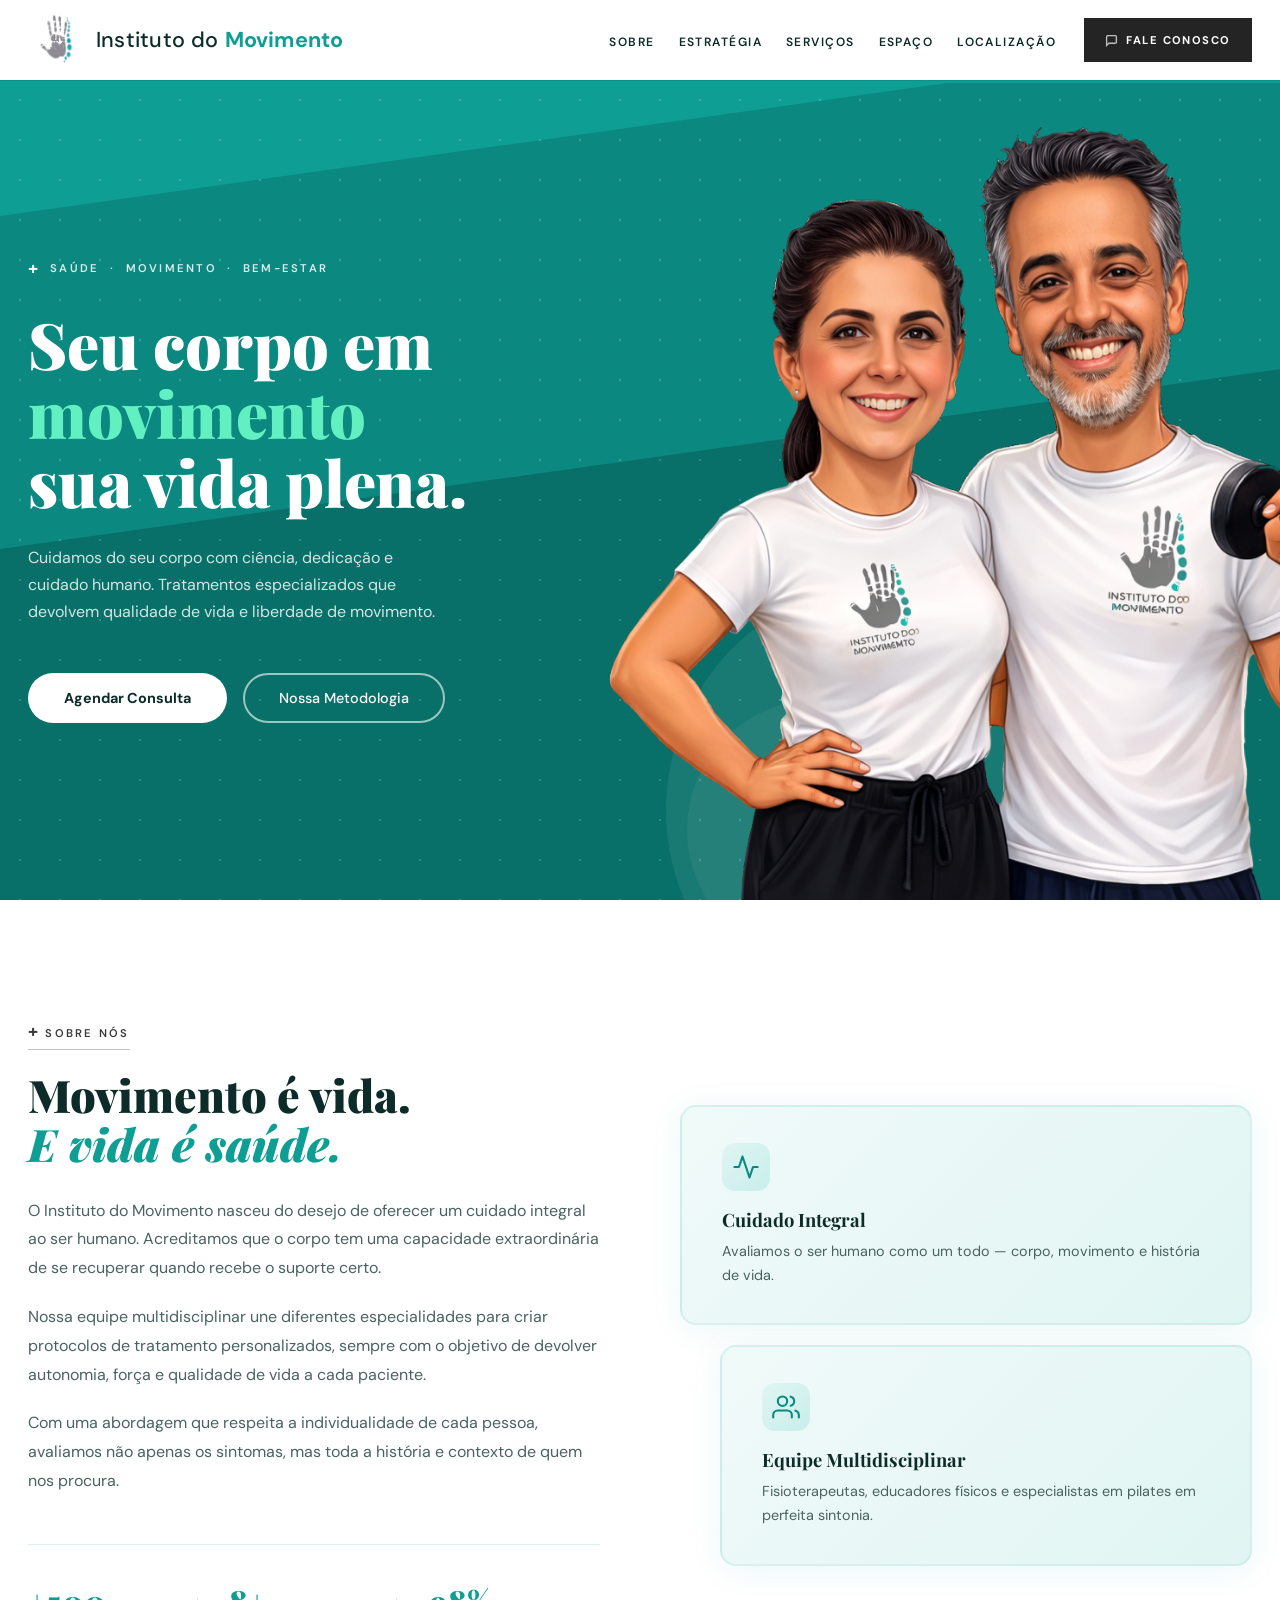
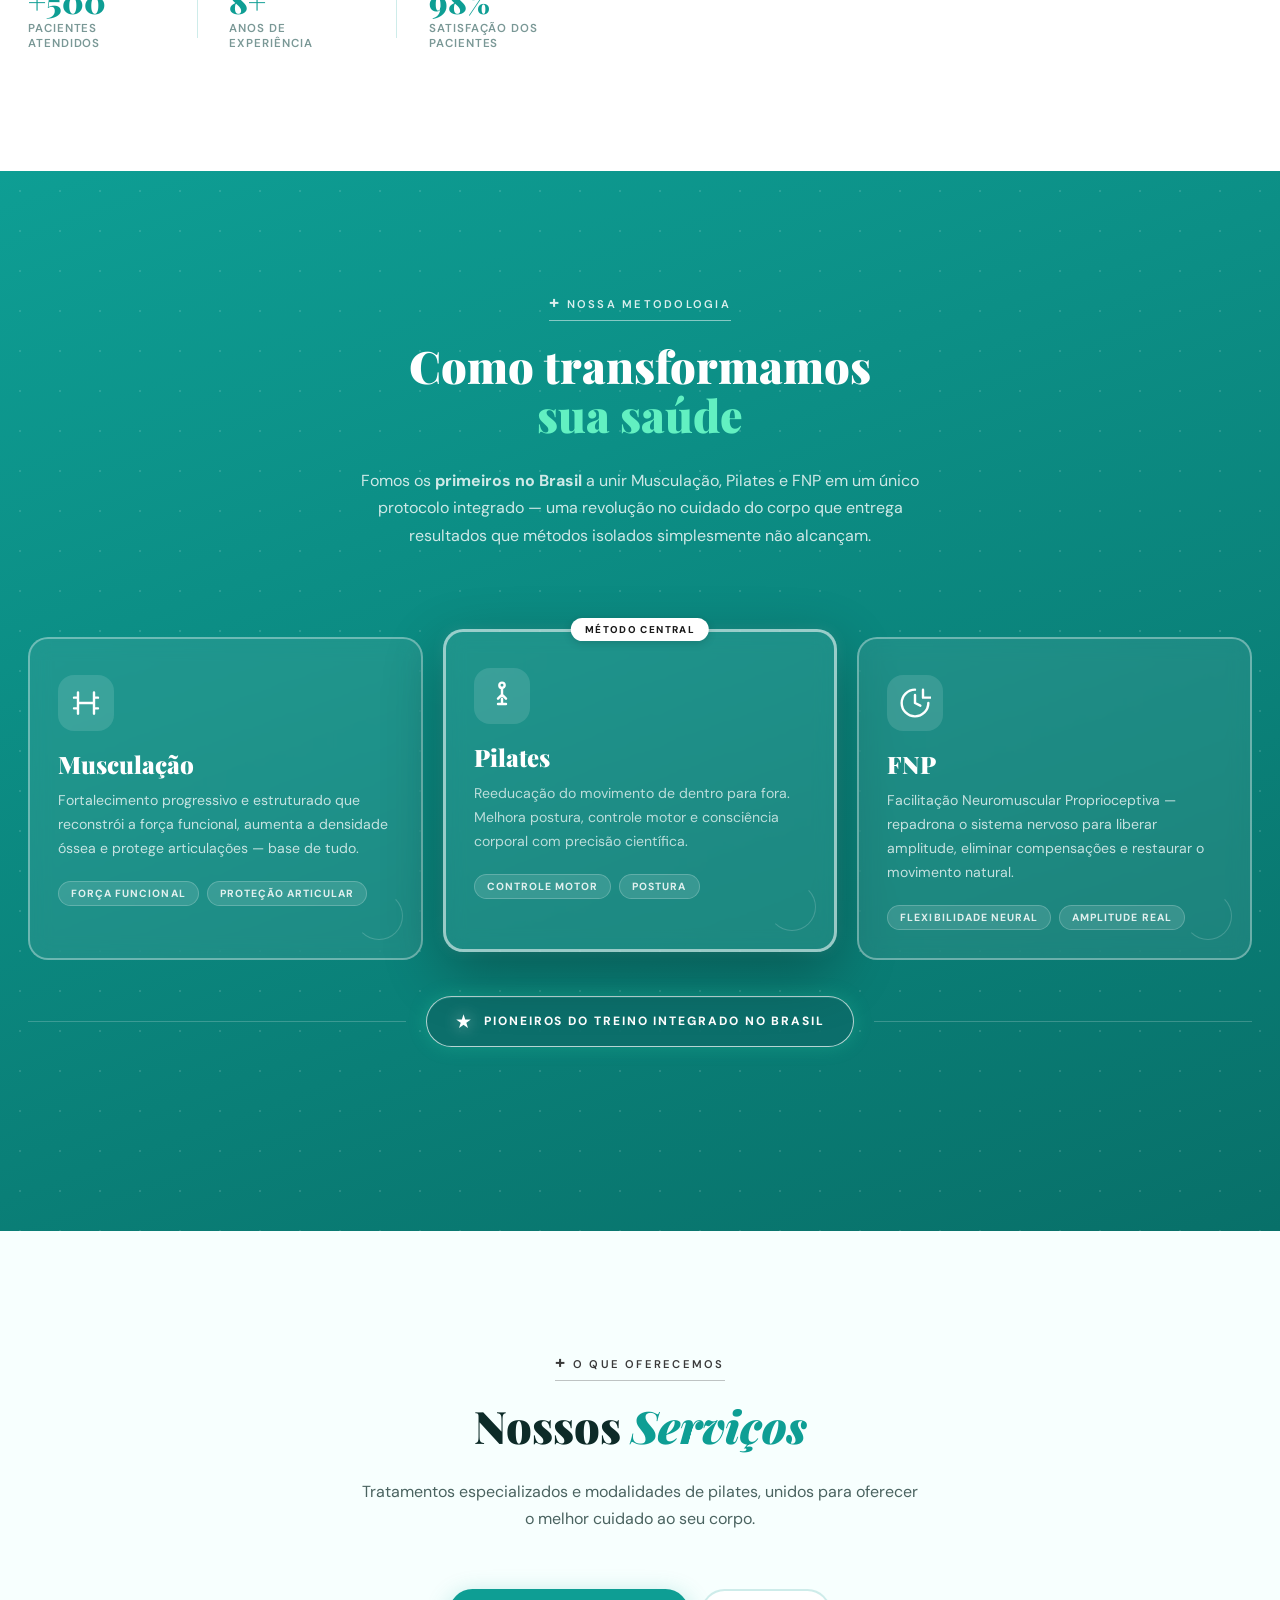
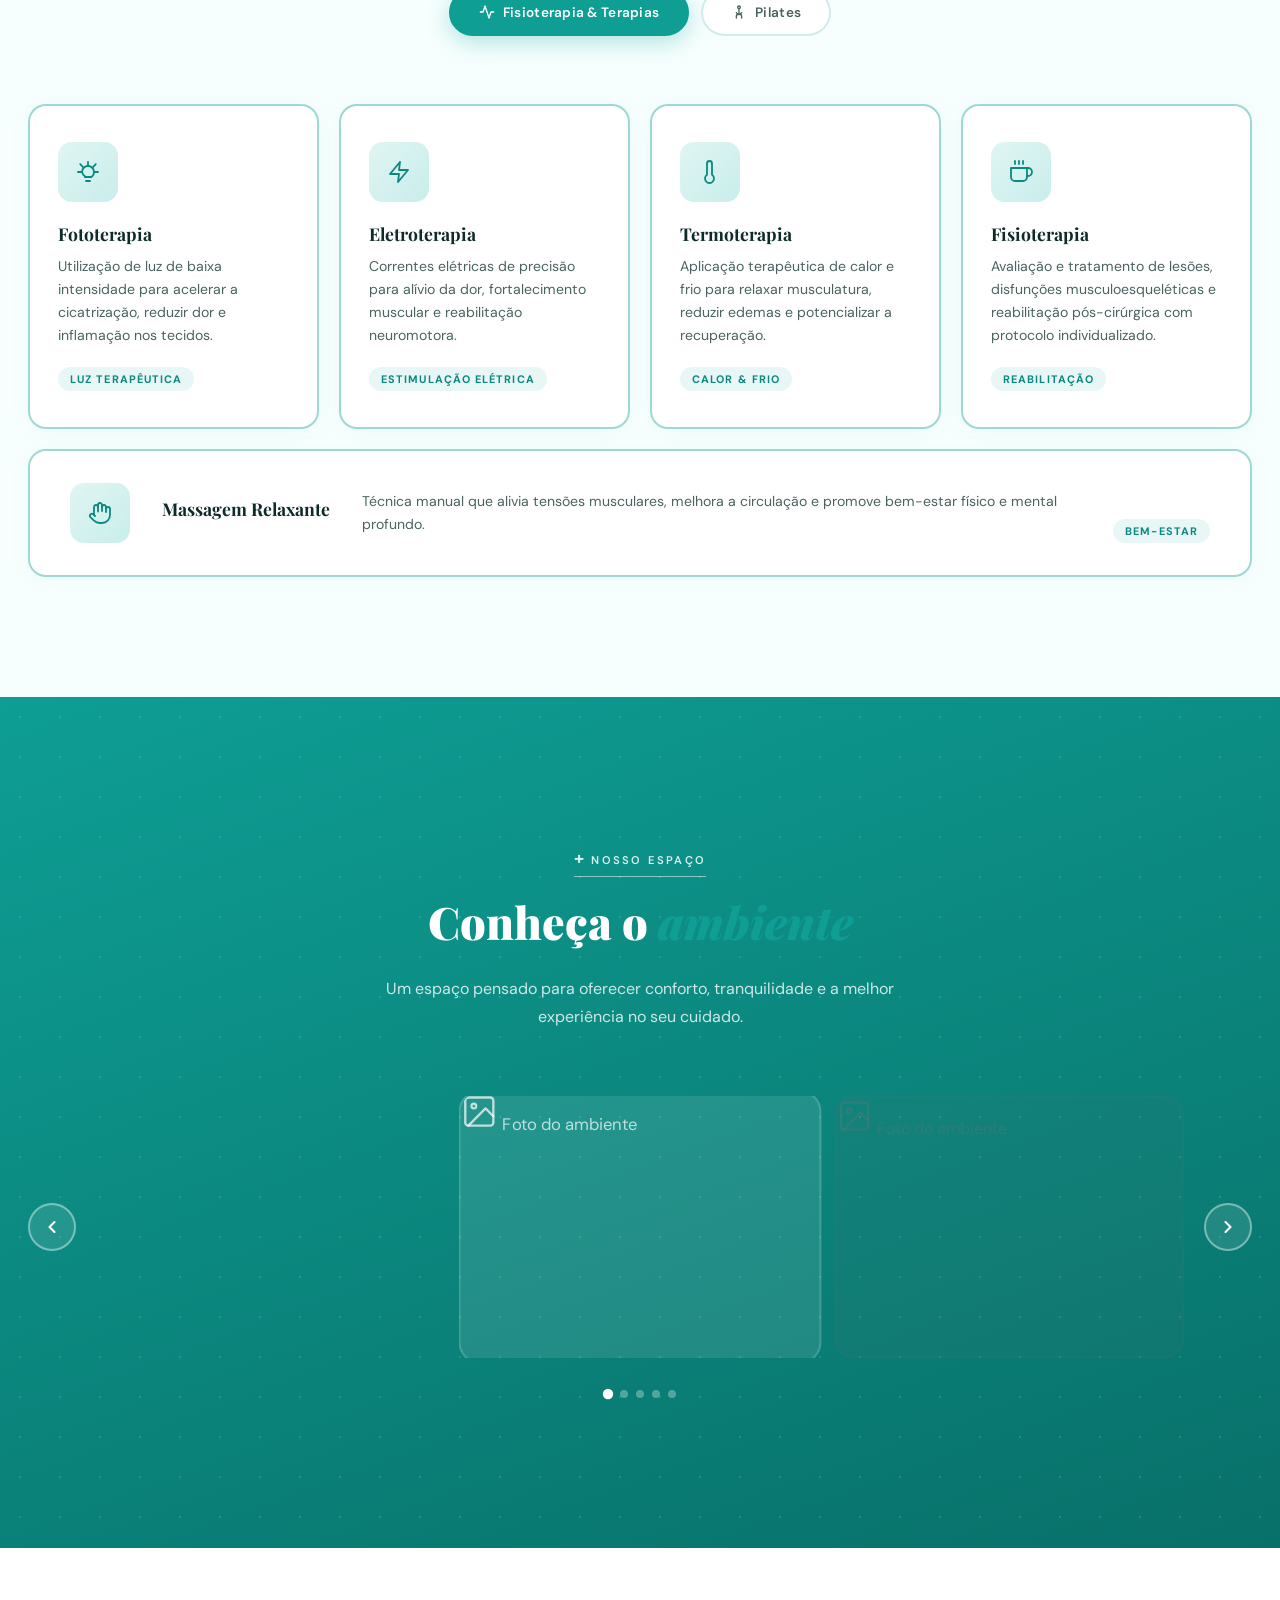
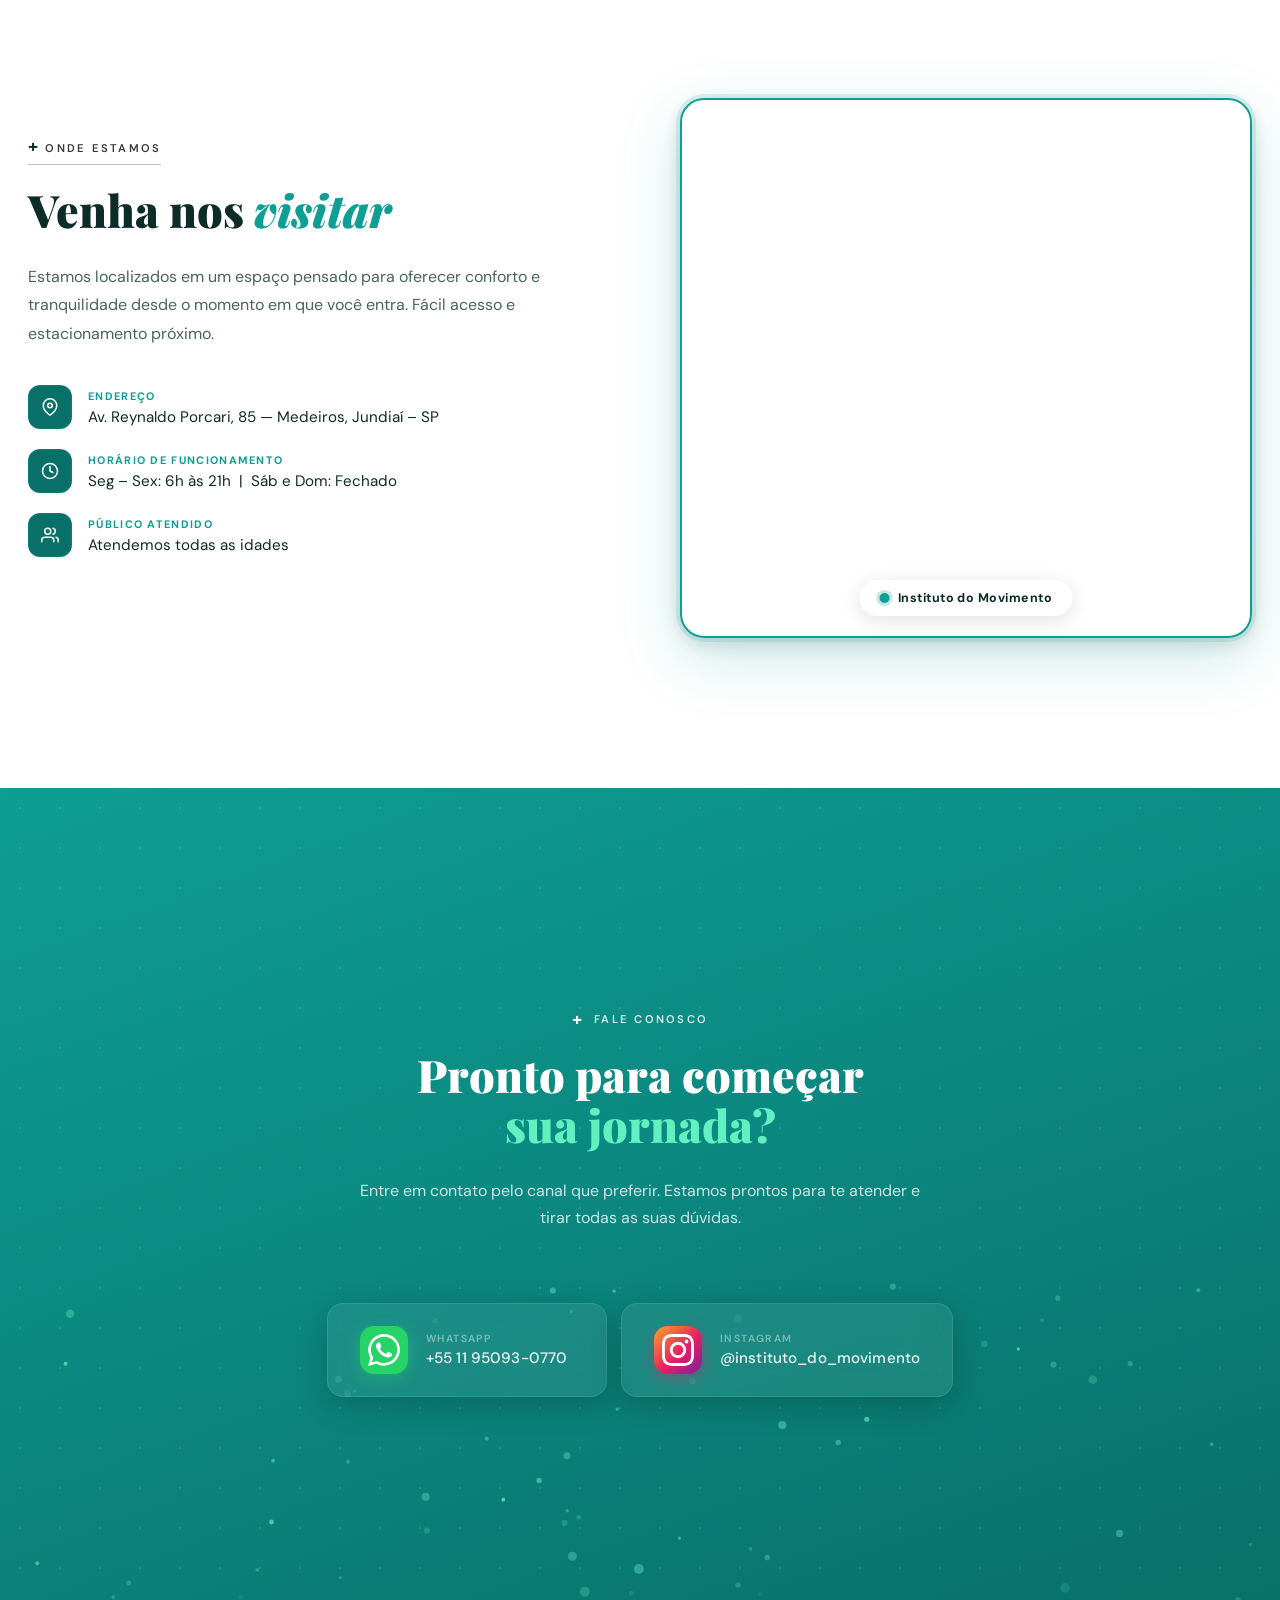
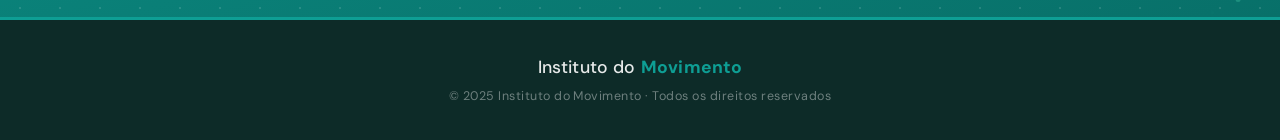
==== commit e6afb530: "Responsividade na Hero-Page" ====
--- a/index.html
+++ b/index.html
@@ -37,6 +37,30 @@
           </button>
         </div>
       </div>
+
+      <!-- Hamburguer (só mobile) -->
+      <button class="nav-hamburger" id="navHamburger" aria-label="Abrir menu" aria-expanded="false">
+        <span></span>
+        <span></span>
+        <span></span>
+      </button>
+    </div>
+
+    <!-- Menu mobile dropdown -->
+    <div class="nav-mobile-menu" id="navMobileMenu">
+      <ul class="nav-mobile-links">
+        <li><a href="#sobre">Sobre</a></li>
+        <li><a href="#estrategia">Estratégia</a></li>
+        <li><a href="#servicos">Serviços</a></li>
+        <li><a href="#galeria">Espaço</a></li>
+        <li><a href="#localizacao">Localização</a></li>
+      </ul>
+      <button class="nav-mobile-cta" onclick="document.getElementById('contato').scrollIntoView({behavior:'smooth'}); document.getElementById('navMobileMenu').classList.remove('open'); document.getElementById('navHamburger').classList.remove('open'); document.getElementById('navHamburger').setAttribute('aria-expanded','false');">
+        <svg width="13" height="13" viewBox="0 0 24 24" fill="none" stroke="currentColor" stroke-width="2.5">
+          <path d="M21 15a2 2 0 0 1-2 2H7l-4 4V5a2 2 0 0 1 2-2h14a2 2 0 0 1 2 2z"/>
+        </svg>
+        Fale Conosco
+      </button>
     </div>
   </nav>
   <div class="nav-accent"></div>
@@ -71,6 +95,10 @@
         <div class="hero-btns">
           <a href="https://wa.me/5511950930770?text=Olá!%20Gostaria%20de%20agendar%20uma%20consulta%20no%20Instituto%20do%20Movimento." target="_blank" rel="noopener" class="btn-primary">Agendar Consulta</a>
           <a href="#estrategia" class="btn-outline">Nossa Metodologia</a>
+        </div>
+
+        <div class="hero-image-mobile">
+          <img src="hero-image.png" alt="Equipe Instituto do Movimento" class="hero-image-mobile-img"/>
         </div>
       </div>
 
--- a/style.css
+++ b/style.css
@@ -27,7 +27,143 @@
   overflow-x: hidden;
 }
 
-/* ── NAVBAR ── */
+/* ── NAVBAR MOBILE ── */
+.nav-hamburger {
+  display: none;
+  flex-direction: column;
+  justify-content: center;
+  gap: 5px;
+  width: 40px;
+  height: 40px;
+  background: none;
+  border: none;
+  cursor: pointer;
+  padding: 6px;
+  border-radius: 8px;
+  transition: background 0.2s;
+  flex-shrink: 0;
+}
+
+.nav-hamburger:hover {
+  background: rgba(0,0,0,0.05);
+}
+
+.nav-hamburger span {
+  display: block;
+  height: 2px;
+  background: var(--dark);
+  border-radius: 2px;
+  transition: transform 0.3s ease, opacity 0.3s ease, width 0.3s ease;
+  transform-origin: center;
+}
+
+.nav-hamburger span:nth-child(3) {
+  width: 65%;
+}
+
+/* Estado aberto */
+.nav-hamburger.open span:nth-child(1) {
+  transform: translateY(7px) rotate(45deg);
+}
+.nav-hamburger.open span:nth-child(2) {
+  opacity: 0;
+}
+.nav-hamburger.open span:nth-child(3) {
+  width: 100%;
+  transform: translateY(-7px) rotate(-45deg);
+}
+
+/* Menu dropdown mobile */
+.nav-mobile-menu {
+  display: none;
+  position: absolute;
+  top: 100%;
+  left: 0;
+  right: 0;
+  background: var(--white);
+  border-top: 1px solid rgba(0,0,0,0.07);
+  box-shadow: 0 12px 32px rgba(0,0,0,0.1);
+  padding: 24px 20px 28px;
+  z-index: 99;
+  opacity: 0;
+  transform: translateY(-8px);
+  transition: opacity 0.25s ease, transform 0.25s ease;
+  pointer-events: none;
+}
+
+.nav-mobile-menu.open {
+  opacity: 1;
+  transform: translateY(0);
+  pointer-events: all;
+}
+
+.nav-mobile-links {
+  list-style: none;
+  display: flex;
+  flex-direction: column;
+  gap: 0;
+  margin-bottom: 20px;
+}
+
+.nav-mobile-links li a {
+  display: block;
+  padding: 14px 4px;
+  font-size: 0.85rem;
+  font-weight: 600;
+  letter-spacing: 0.1em;
+  text-transform: uppercase;
+  color: var(--dark);
+  text-decoration: none;
+  border-bottom: 1px solid rgba(0,0,0,0.07);
+  transition: color 0.2s, padding-left 0.2s;
+}
+
+.nav-mobile-links li:last-child a {
+  border-bottom: none;
+}
+
+.nav-mobile-links li a:hover {
+  color: var(--c1);
+  padding-left: 8px;
+}
+
+.nav-mobile-cta {
+  display: flex;
+  align-items: center;
+  justify-content: center;
+  gap: 8px;
+  width: 100%;
+  padding: 15px;
+  background: #242424;
+  color: #fff;
+  border: none;
+  border-radius: 10px;
+  font-family: 'DM Sans', sans-serif;
+  font-size: 0.8rem;
+  font-weight: 700;
+  letter-spacing: 0.12em;
+  text-transform: uppercase;
+  cursor: pointer;
+  transition: background 0.2s;
+}
+
+.nav-mobile-cta:hover {
+  background: #1a1a1a;
+}
+
+@media (max-width: 768px) {
+  .nav-hamburger { display: flex; }
+  .nav-right { display: none; }
+  .nav-cta-wrap { display: none; }
+  .nav-mobile-menu { display: block; }
+  .navbar { position: fixed; height: 60px; }
+  .nav-accent { top: 60px; }
+  .navbar-logo-img { height: 32px; width: 32px; }
+  .logo { font-size: 0.82rem; }
+  .logo-btn { gap: 4px; }
+}
+
+
 .navbar {
   position: fixed;
   top: 0; left: 0; right: 0;
@@ -1494,19 +1630,54 @@
   .servico-card-wide .servico-desc { margin-bottom: 20px; }
 }
 
+/* ── HERO IMAGE MOBILE ── */
+.hero-image-mobile {
+  display: none; /* escondida no desktop */
+}
+
 @media (max-width: 900px) {
   .hero-image-wrap { display: none; }
+
+  .hero-image-mobile {
+    display: block;
+    width: calc(100% + 32px);
+    margin-left: -16px;
+    margin-right: -16px;
+    margin-top: 20px;
+    overflow: hidden;
+    border-radius: 24px 24px 0 0;
+    pointer-events: none;
+    height: 390px;
+  }
+
+  .hero-image-mobile-img {
+    display: block;
+    width: 100%;
+    height: 100%;
+    object-fit: cover;
+    object-position: top center;
+  }
 }
 
 @media (max-width: 768px) {
   :root { --pad-x: 16px; }
   .nav-links { display: none; }
+  .hero { height: auto; min-height: 100vh; padding-bottom: 0; align-items: flex-start; padding-top: 63px; }
+  .hero-inner { padding-bottom: 0; }
+  .hero-content { max-width: 100%; margin-top: 40px; text-align: center; }
+  .eyebrow { justify-content: center; margin-top: 32px; margin-bottom: 24px; }
+  .hero-sub { margin-left: auto; margin-right: auto; margin-bottom: 28px; }
+  .hero-btns { justify-content: center; }
+  .btn-primary { padding: 16px 28px; }
+  .btn-outline { padding: 14px 26px; }
   .sobre { padding: 80px 0; }
   .estrategia { padding: 80px 0; }
   .servicos { padding: 80px 0; }
   .step-card { flex: 1 1 100%; }
-  .sobre-stats { flex-direction: column; align-items: flex-start; gap: 24px; }
-  .stat-divider { width: 48px; height: 1px; }
+  .sobre-stats { flex-direction: row; align-items: center; justify-content: space-between; gap: 8px; }
+  .stat-divider { width: 1px; height: 40px; }
+  .stat-number { font-size: 1.5rem; }
+  .stat-label { font-size: 0.6rem; }
   .servicos-grid { grid-template-columns: 1fr; }
   .servico-card-wide { grid-column: span 1; }
   .servicos-tabs { flex-direction: column; align-items: center; }
@@ -1514,8 +1685,8 @@
 
 @media (max-width: 480px) {
   :root { --pad-x: 12px; }
-  .hero-btns { flex-direction: column; }
-  .btn-primary, .btn-outline { text-align: center; }
+  .hero-btns { flex-direction: column; align-items: center; }
+  .btn-primary, .btn-outline { text-align: center; width: auto; padding: 16px 64px; }
 }
 
 /* ── LOCALIZAÇÃO ── */
